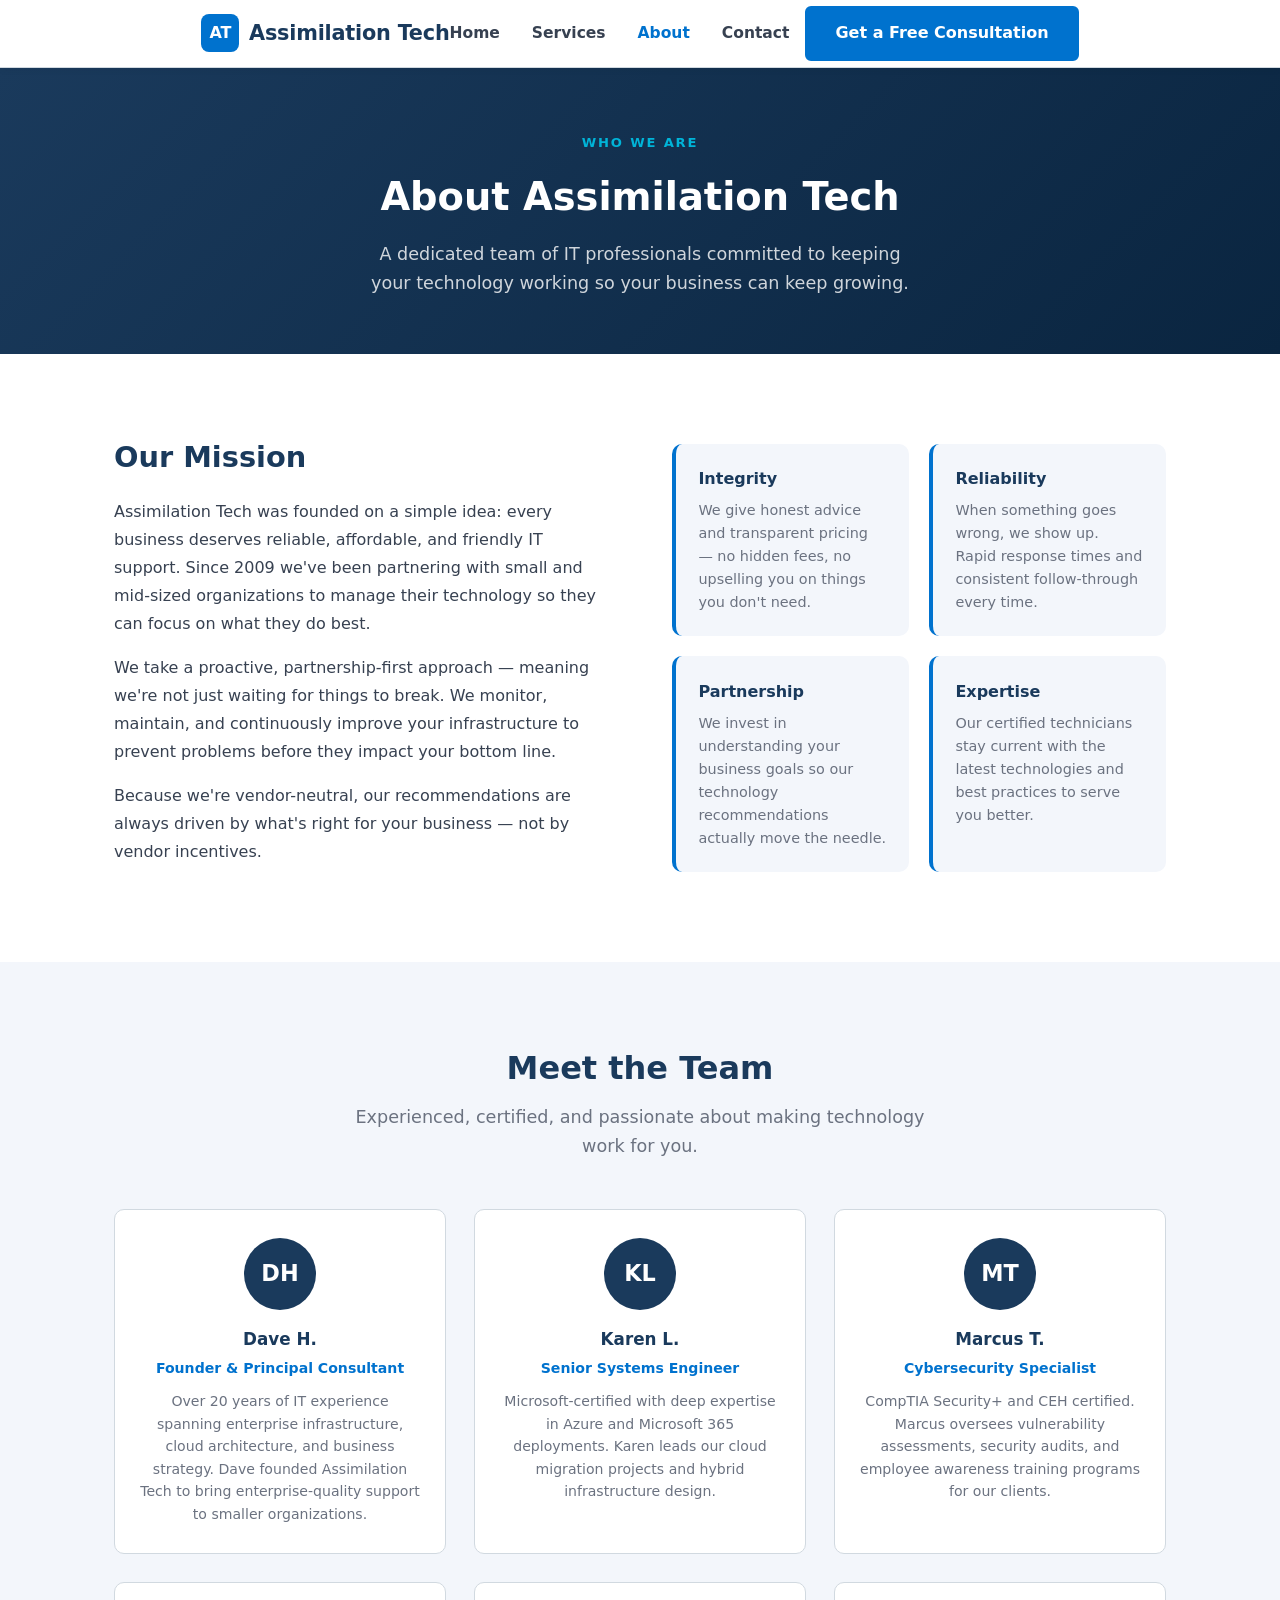
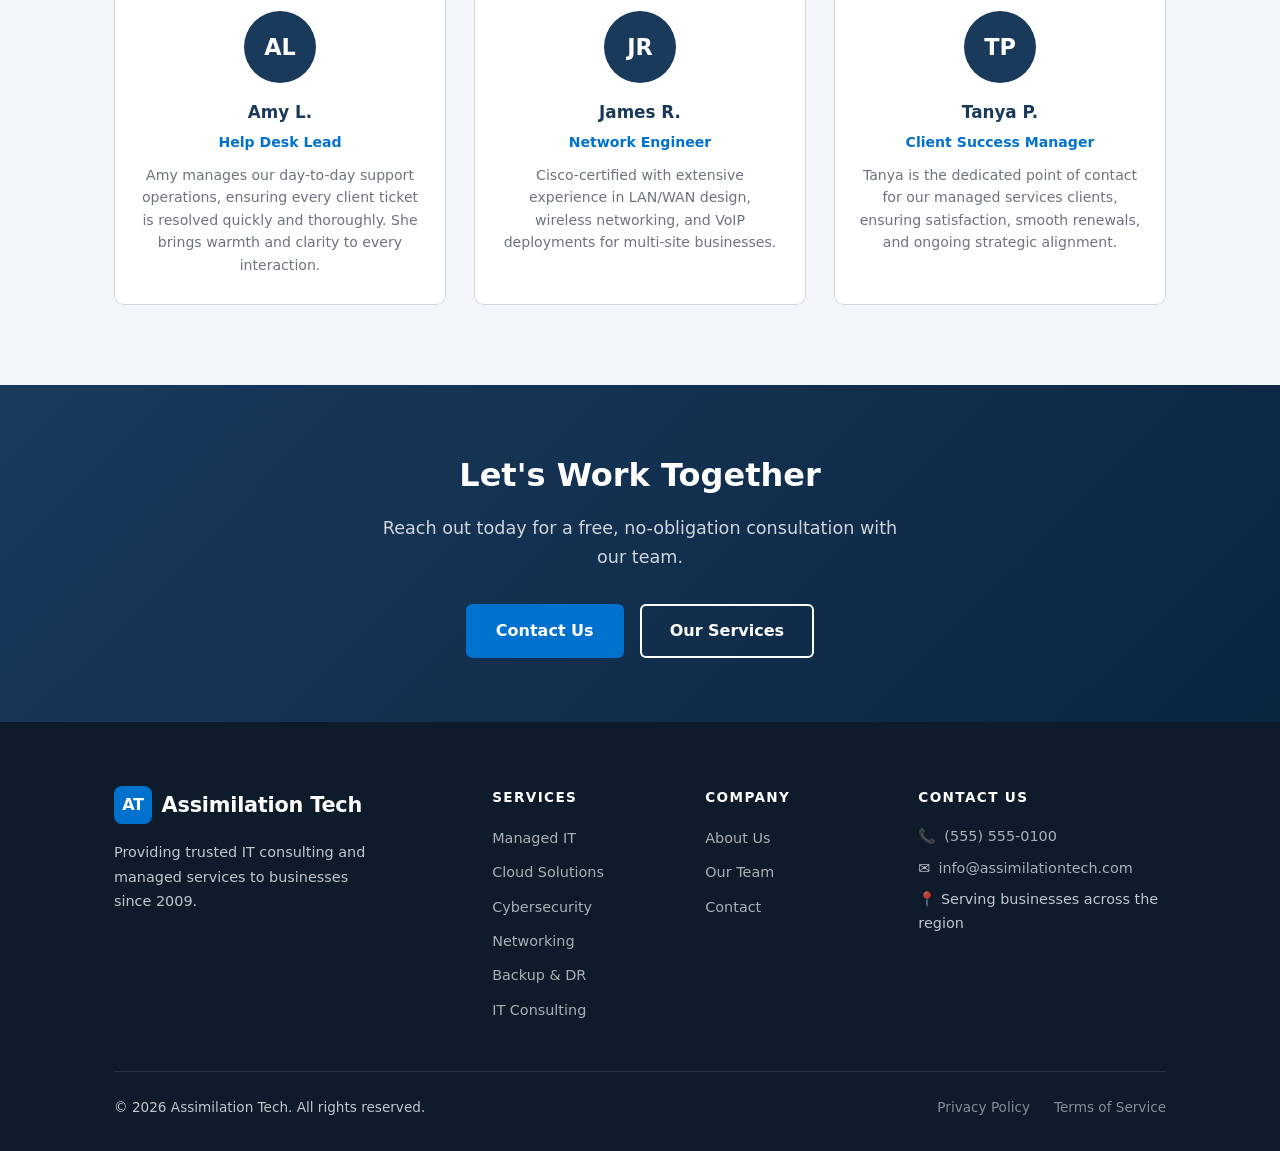
==== about.html @ 8ab8bf64 "Build static website mirroring assimilationtech.com Co-authored-by: assimilateDave <165820095+assimi" ====
<!DOCTYPE html>
<html lang="en">
<head>
  <meta charset="UTF-8" />
  <meta name="viewport" content="width=device-width, initial-scale=1.0" />
  <title>About Us – Assimilation Tech</title>
  <meta name="description" content="Learn about Assimilation Tech — our mission, values, and the experienced team behind our IT consulting and managed services." />
  <link rel="stylesheet" href="assets/css/styles.css" />
  <link rel="icon" href="assets/images/favicon.svg" type="image/svg+xml" />
</head>
<body>

  <!-- ===== HEADER ===== -->
  <header class="site-header">
    <div class="container">
      <nav class="nav" aria-label="Main navigation">
        <a href="index.html" class="nav__logo">
          <span class="nav__logo-icon" aria-hidden="true">AT</span>
          Assimilation Tech
        </a>
        <ul class="nav__links">
          <li><a href="index.html">Home</a></li>
          <li><a href="services.html">Services</a></li>
          <li><a href="about.html">About</a></li>
          <li><a href="contact.html">Contact</a></li>
        </ul>
        <a href="contact.html" class="btn btn--primary nav__cta">Get a Free Consultation</a>
        <button class="nav__toggle" aria-label="Toggle menu" aria-expanded="false">
          <span></span><span></span><span></span>
        </button>
      </nav>
    </div>
  </header>

  <!-- ===== PAGE HERO ===== -->
  <section class="page-hero">
    <div class="container">
      <p class="page-hero__eyebrow">Who We Are</p>
      <h1 class="page-hero__title">About Assimilation Tech</h1>
      <p class="page-hero__desc">
        A dedicated team of IT professionals committed to keeping your technology
        working so your business can keep growing.
      </p>
    </div>
  </section>

  <!-- ===== MISSION ===== -->
  <section class="section">
    <div class="container">
      <div class="mission-grid">
        <div class="mission__text">
          <h2>Our Mission</h2>
          <p>
            Assimilation Tech was founded on a simple idea: every business deserves
            reliable, affordable, and friendly IT support. Since 2009 we've been
            partnering with small and mid-sized organizations to manage their
            technology so they can focus on what they do best.
          </p>
          <p>
            We take a proactive, partnership-first approach — meaning we're not just
            waiting for things to break. We monitor, maintain, and continuously
            improve your infrastructure to prevent problems before they impact
            your bottom line.
          </p>
          <p>
            Because we're vendor-neutral, our recommendations are always driven by
            what's right for your business — not by vendor incentives.
          </p>
        </div>
        <div class="values-grid">
          <div class="value-card">
            <h4>Integrity</h4>
            <p>We give honest advice and transparent pricing — no hidden fees, no upselling you on things you don't need.</p>
          </div>
          <div class="value-card">
            <h4>Reliability</h4>
            <p>When something goes wrong, we show up. Rapid response times and consistent follow-through every time.</p>
          </div>
          <div class="value-card">
            <h4>Partnership</h4>
            <p>We invest in understanding your business goals so our technology recommendations actually move the needle.</p>
          </div>
          <div class="value-card">
            <h4>Expertise</h4>
            <p>Our certified technicians stay current with the latest technologies and best practices to serve you better.</p>
          </div>
        </div>
      </div>
    </div>
  </section>

  <!-- ===== TEAM ===== -->
  <section class="section section--light" id="team">
    <div class="container">
      <div class="section__header">
        <h2>Meet the Team</h2>
        <p>Experienced, certified, and passionate about making technology work for you.</p>
      </div>
      <div class="team-grid">
        <div class="team-card">
          <div class="team-card__avatar" aria-hidden="true">DH</div>
          <div class="team-card__name">Dave H.</div>
          <div class="team-card__role">Founder &amp; Principal Consultant</div>
          <p class="team-card__bio">
            Over 20 years of IT experience spanning enterprise infrastructure,
            cloud architecture, and business strategy. Dave founded Assimilation Tech
            to bring enterprise-quality support to smaller organizations.
          </p>
        </div>
        <div class="team-card">
          <div class="team-card__avatar" aria-hidden="true">KL</div>
          <div class="team-card__name">Karen L.</div>
          <div class="team-card__role">Senior Systems Engineer</div>
          <p class="team-card__bio">
            Microsoft-certified with deep expertise in Azure and Microsoft 365
            deployments. Karen leads our cloud migration projects and hybrid
            infrastructure design.
          </p>
        </div>
        <div class="team-card">
          <div class="team-card__avatar" aria-hidden="true">MT</div>
          <div class="team-card__name">Marcus T.</div>
          <div class="team-card__role">Cybersecurity Specialist</div>
          <p class="team-card__bio">
            CompTIA Security+ and CEH certified. Marcus oversees vulnerability
            assessments, security audits, and employee awareness training programs
            for our clients.
          </p>
        </div>
        <div class="team-card">
          <div class="team-card__avatar" aria-hidden="true">AL</div>
          <div class="team-card__name">Amy L.</div>
          <div class="team-card__role">Help Desk Lead</div>
          <p class="team-card__bio">
            Amy manages our day-to-day support operations, ensuring every client
            ticket is resolved quickly and thoroughly. She brings warmth and
            clarity to every interaction.
          </p>
        </div>
        <div class="team-card">
          <div class="team-card__avatar" aria-hidden="true">JR</div>
          <div class="team-card__name">James R.</div>
          <div class="team-card__role">Network Engineer</div>
          <p class="team-card__bio">
            Cisco-certified with extensive experience in LAN/WAN design,
            wireless networking, and VoIP deployments for multi-site businesses.
          </p>
        </div>
        <div class="team-card">
          <div class="team-card__avatar" aria-hidden="true">TP</div>
          <div class="team-card__name">Tanya P.</div>
          <div class="team-card__role">Client Success Manager</div>
          <p class="team-card__bio">
            Tanya is the dedicated point of contact for our managed services
            clients, ensuring satisfaction, smooth renewals, and ongoing
            strategic alignment.
          </p>
        </div>
      </div>
    </div>
  </section>

  <!-- ===== CTA BANNER ===== -->
  <section class="cta-banner">
    <div class="container">
      <h2>Let's Work Together</h2>
      <p>Reach out today for a free, no-obligation consultation with our team.</p>
      <div class="cta-banner__actions">
        <a href="contact.html" class="btn btn--primary">Contact Us</a>
        <a href="services.html" class="btn btn--outline">Our Services</a>
      </div>
    </div>
  </section>

  <!-- ===== FOOTER ===== -->
  <footer class="site-footer">
    <div class="container">
      <div class="footer__grid">
        <div class="footer__brand">
          <a href="index.html" class="nav__logo">
            <span class="nav__logo-icon" aria-hidden="true">AT</span>
            Assimilation Tech
          </a>
          <p>Providing trusted IT consulting and managed services to businesses since 2009.</p>
        </div>
        <div class="footer__col">
          <h4>Services</h4>
          <ul>
            <li><a href="services.html#managed-it">Managed IT</a></li>
            <li><a href="services.html#cloud">Cloud Solutions</a></li>
            <li><a href="services.html#security">Cybersecurity</a></li>
            <li><a href="services.html#network">Networking</a></li>
            <li><a href="services.html#backup">Backup &amp; DR</a></li>
            <li><a href="services.html#consulting">IT Consulting</a></li>
          </ul>
        </div>
        <div class="footer__col">
          <h4>Company</h4>
          <ul>
            <li><a href="about.html">About Us</a></li>
            <li><a href="about.html#team">Our Team</a></li>
            <li><a href="contact.html">Contact</a></li>
          </ul>
        </div>
        <div class="footer__col footer__contact">
          <h4>Contact Us</h4>
          <p>📞 <a href="tel:+15555550100">(555) 555-0100</a></p>
          <p>✉️ <a href="mailto:info@assimilationtech.com">info@assimilationtech.com</a></p>
          <p>📍 Serving businesses across the region</p>
        </div>
      </div>
      <div class="footer__bottom">
        <span>© <span id="year"></span> Assimilation Tech. All rights reserved.</span>
        <ul class="footer__bottom-links">
          <li><a href="#">Privacy Policy</a></li>
          <li><a href="#">Terms of Service</a></li>
        </ul>
      </div>
    </div>
  </footer>

  <script>document.getElementById('year').textContent = new Date().getFullYear();</script>
  <script src="assets/js/main.js"></script>
</body>
</html>
---- assets/css/styles.css ----
/* ===========================
   Assimilation Tech - Styles
   =========================== */

/* --- Reset & Base --- */
*, *::before, *::after {
  box-sizing: border-box;
  margin: 0;
  padding: 0;
}

:root {
  --color-primary:    #1a3a5c;
  --color-accent:     #0072ce;
  --color-accent-alt: #00b4d8;
  --color-dark:       #111827;
  --color-mid:        #374151;
  --color-muted:      #6b7280;
  --color-light:      #f3f6fb;
  --color-white:      #ffffff;
  --color-border:     #d1d9e0;

  --font-sans: 'Segoe UI', system-ui, -apple-system, sans-serif;
  --font-mono: 'Courier New', monospace;

  --max-width: 1100px;
  --header-height: 68px;
  --radius: 6px;
  --shadow: 0 2px 12px rgba(0,0,0,.10);
  --transition: 0.22s ease;
}

html { scroll-behavior: smooth; }

body {
  font-family: var(--font-sans);
  color: var(--color-dark);
  background: var(--color-white);
  line-height: 1.65;
  font-size: 1rem;
}

a { color: var(--color-accent); text-decoration: none; }
a:hover { text-decoration: underline; }

img { max-width: 100%; height: auto; display: block; }

/* --- Layout helpers --- */
.container {
  max-width: var(--max-width);
  margin: 0 auto;
  padding: 0 1.5rem;
}

.section {
  padding: 5rem 0;
}

.section--light { background: var(--color-light); }

.section__header {
  text-align: center;
  margin-bottom: 3rem;
}

.section__header h2 {
  font-size: 2rem;
  font-weight: 700;
  color: var(--color-primary);
  margin-bottom: .5rem;
}

.section__header p {
  font-size: 1.1rem;
  color: var(--color-muted);
  max-width: 600px;
  margin: 0 auto;
}

/* --- Buttons --- */
.btn {
  display: inline-block;
  padding: .75rem 1.75rem;
  border-radius: var(--radius);
  font-size: 1rem;
  font-weight: 600;
  cursor: pointer;
  border: 2px solid transparent;
  transition: background var(--transition), color var(--transition), border-color var(--transition);
}

.btn--primary {
  background: var(--color-accent);
  color: var(--color-white);
  border-color: var(--color-accent);
}

.btn--primary:hover {
  background: #005faa;
  border-color: #005faa;
  text-decoration: none;
  color: var(--color-white);
}

.btn--outline {
  background: transparent;
  color: var(--color-white);
  border-color: var(--color-white);
}

.btn--outline:hover {
  background: var(--color-white);
  color: var(--color-accent);
  text-decoration: none;
}

.btn--dark-outline {
  background: transparent;
  color: var(--color-primary);
  border-color: var(--color-primary);
}

.btn--dark-outline:hover {
  background: var(--color-primary);
  color: var(--color-white);
  text-decoration: none;
}

/* ===========================
   HEADER / NAV
   =========================== */
.site-header {
  position: sticky;
  top: 0;
  z-index: 100;
  background: var(--color-white);
  border-bottom: 1px solid var(--color-border);
  box-shadow: 0 1px 8px rgba(0,0,0,.06);
  height: var(--header-height);
  display: flex;
  align-items: center;
}

.nav {
  display: flex;
  align-items: center;
  justify-content: space-between;
  width: 100%;
}

.nav__logo {
  display: flex;
  align-items: center;
  gap: .6rem;
  font-size: 1.3rem;
  font-weight: 800;
  color: var(--color-primary);
  letter-spacing: -.01em;
}

.nav__logo:hover { text-decoration: none; }

.nav__logo-icon {
  width: 38px;
  height: 38px;
  background: var(--color-accent);
  border-radius: 8px;
  display: flex;
  align-items: center;
  justify-content: center;
  color: #fff;
  font-size: 1rem;
  font-weight: 900;
  flex-shrink: 0;
}

.nav__links {
  display: flex;
  align-items: center;
  gap: 2rem;
  list-style: none;
}

.nav__links a {
  font-size: .97rem;
  font-weight: 600;
  color: var(--color-mid);
  transition: color var(--transition);
}

.nav__links a:hover,
.nav__links a.active {
  color: var(--color-accent);
  text-decoration: none;
}

.nav__cta {
  margin-left: 1rem;
}

/* Hamburger */
.nav__toggle {
  display: none;
  flex-direction: column;
  gap: 5px;
  background: none;
  border: none;
  cursor: pointer;
  padding: 4px;
}

.nav__toggle span {
  display: block;
  width: 24px;
  height: 2px;
  background: var(--color-primary);
  border-radius: 2px;
  transition: transform var(--transition), opacity var(--transition);
}

.nav__toggle[aria-expanded="true"] span:nth-child(1) {
  transform: translateY(7px) rotate(45deg);
}
.nav__toggle[aria-expanded="true"] span:nth-child(2) {
  opacity: 0;
}
.nav__toggle[aria-expanded="true"] span:nth-child(3) {
  transform: translateY(-7px) rotate(-45deg);
}

/* ===========================
   HERO
   =========================== */
.hero {
  background: linear-gradient(135deg, var(--color-primary) 0%, #0a2540 100%);
  color: var(--color-white);
  padding: 6rem 0 5rem;
  position: relative;
  overflow: hidden;
}

.hero::after {
  content: '';
  position: absolute;
  right: -120px;
  top: -80px;
  width: 520px;
  height: 520px;
  background: radial-gradient(circle, rgba(0,114,206,.35) 0%, transparent 70%);
  pointer-events: none;
}

.hero .container {
  position: relative;
  z-index: 1;
  display: grid;
  grid-template-columns: 1fr 1fr;
  gap: 3rem;
  align-items: center;
}

.hero__eyebrow {
  font-size: .85rem;
  font-weight: 700;
  letter-spacing: .12em;
  text-transform: uppercase;
  color: var(--color-accent-alt);
  margin-bottom: .9rem;
}

.hero__title {
  font-size: 2.8rem;
  font-weight: 800;
  line-height: 1.15;
  margin-bottom: 1.2rem;
}

.hero__title span { color: var(--color-accent-alt); }

.hero__desc {
  font-size: 1.15rem;
  color: rgba(255,255,255,.82);
  margin-bottom: 2rem;
  max-width: 480px;
}

.hero__actions {
  display: flex;
  gap: 1rem;
  flex-wrap: wrap;
}

.hero__graphic {
  display: flex;
  justify-content: center;
  align-items: center;
}

.hero__card-stack {
  display: grid;
  gap: 1rem;
  width: 100%;
  max-width: 340px;
}

.hero__card {
  background: rgba(255,255,255,.08);
  border: 1px solid rgba(255,255,255,.15);
  border-radius: 10px;
  padding: 1.1rem 1.3rem;
  display: flex;
  align-items: center;
  gap: .9rem;
  backdrop-filter: blur(4px);
}

.hero__card-icon {
  font-size: 1.5rem;
  flex-shrink: 0;
}

.hero__card-text strong {
  display: block;
  font-size: .95rem;
  font-weight: 700;
}

.hero__card-text span {
  font-size: .82rem;
  color: rgba(255,255,255,.65);
}

/* ===========================
   STATS BAR
   =========================== */
.stats-bar {
  background: var(--color-accent);
  padding: 2rem 0;
}

.stats-bar__grid {
  display: grid;
  grid-template-columns: repeat(4, 1fr);
  gap: 1rem;
  text-align: center;
}

.stats-bar__item {
  color: var(--color-white);
}

.stats-bar__item strong {
  display: block;
  font-size: 2rem;
  font-weight: 800;
  line-height: 1;
}

.stats-bar__item span {
  font-size: .88rem;
  opacity: .88;
  margin-top: .25rem;
  display: block;
}

/* ===========================
   SERVICES (home preview)
   =========================== */
.services-grid {
  display: grid;
  grid-template-columns: repeat(3, 1fr);
  gap: 1.75rem;
}

.service-card {
  border: 1px solid var(--color-border);
  border-radius: 10px;
  padding: 1.75rem;
  background: var(--color-white);
  transition: box-shadow var(--transition), transform var(--transition);
}

.service-card:hover {
  box-shadow: var(--shadow);
  transform: translateY(-3px);
}

.service-card__icon {
  font-size: 2.2rem;
  margin-bottom: 1rem;
}

.service-card__title {
  font-size: 1.1rem;
  font-weight: 700;
  color: var(--color-primary);
  margin-bottom: .5rem;
}

.service-card__desc {
  font-size: .95rem;
  color: var(--color-muted);
  line-height: 1.6;
}

.service-card__link {
  display: inline-block;
  margin-top: .9rem;
  font-size: .9rem;
  font-weight: 600;
  color: var(--color-accent);
}

/* ===========================
   ABOUT SNIPPET (home)
   =========================== */
.about-snippet {
  display: grid;
  grid-template-columns: 1fr 1fr;
  gap: 4rem;
  align-items: center;
}

.about-snippet__title {
  font-size: 1.9rem;
  font-weight: 700;
  color: var(--color-primary);
  margin-bottom: 1rem;
}

.about-snippet__text {
  color: var(--color-mid);
  margin-bottom: 1rem;
  line-height: 1.7;
}

.about-snippet__list {
  list-style: none;
  margin: 1.2rem 0 1.8rem;
}

.about-snippet__list li {
  padding: .3rem 0;
  padding-left: 1.5rem;
  position: relative;
  color: var(--color-mid);
  font-size: .97rem;
}

.about-snippet__list li::before {
  content: '✓';
  position: absolute;
  left: 0;
  color: var(--color-accent);
  font-weight: 700;
}

.about-snippet__visual {
  background: linear-gradient(135deg, var(--color-primary), #0a2540);
  border-radius: 12px;
  padding: 2.5rem;
  color: var(--color-white);
  display: flex;
  flex-direction: column;
  gap: 1.2rem;
}

.about-visual-item {
  display: flex;
  align-items: flex-start;
  gap: .9rem;
  background: rgba(255,255,255,.07);
  border-radius: 8px;
  padding: 1rem;
}

.about-visual-item__icon {
  font-size: 1.4rem;
  flex-shrink: 0;
}

.about-visual-item__title {
  font-weight: 700;
  font-size: .97rem;
}

.about-visual-item__desc {
  font-size: .85rem;
  opacity: .75;
  margin-top: .15rem;
}

/* ===========================
   TESTIMONIALS
   =========================== */
.testimonials-grid {
  display: grid;
  grid-template-columns: repeat(3, 1fr);
  gap: 1.75rem;
}

.testimonial {
  background: var(--color-white);
  border-radius: 10px;
  padding: 1.75rem;
  box-shadow: var(--shadow);
}

.testimonial__stars {
  color: #f59e0b;
  font-size: .95rem;
  margin-bottom: .75rem;
}

.testimonial__quote {
  font-size: .97rem;
  color: var(--color-mid);
  font-style: italic;
  line-height: 1.7;
  margin-bottom: 1.2rem;
}

.testimonial__author {
  display: flex;
  align-items: center;
  gap: .75rem;
}

.testimonial__avatar {
  width: 44px;
  height: 44px;
  border-radius: 50%;
  background: var(--color-accent);
  display: flex;
  align-items: center;
  justify-content: center;
  color: #fff;
  font-weight: 700;
  font-size: 1rem;
  flex-shrink: 0;
}

.testimonial__name {
  font-weight: 700;
  font-size: .9rem;
  color: var(--color-primary);
}

.testimonial__role {
  font-size: .83rem;
  color: var(--color-muted);
}

/* ===========================
   CTA BANNER
   =========================== */
.cta-banner {
  background: linear-gradient(135deg, var(--color-primary), #0a2540);
  color: var(--color-white);
  text-align: center;
  padding: 4rem 0;
}

.cta-banner h2 {
  font-size: 2rem;
  font-weight: 800;
  margin-bottom: .75rem;
}

.cta-banner p {
  font-size: 1.1rem;
  color: rgba(255,255,255,.80);
  margin-bottom: 2rem;
  max-width: 540px;
  margin-left: auto;
  margin-right: auto;
}

.cta-banner__actions {
  display: flex;
  gap: 1rem;
  justify-content: center;
  flex-wrap: wrap;
}

/* ===========================
   FOOTER
   =========================== */
.site-footer {
  background: #0d1b2a;
  color: rgba(255,255,255,.75);
  padding: 4rem 0 2rem;
}

.footer__grid {
  display: grid;
  grid-template-columns: 2fr 1fr 1fr 1.5fr;
  gap: 3rem;
  margin-bottom: 3rem;
}

.footer__brand .nav__logo {
  color: var(--color-white);
  margin-bottom: 1rem;
}

.footer__brand p {
  font-size: .9rem;
  line-height: 1.7;
  max-width: 260px;
}

.footer__col h4 {
  font-size: .85rem;
  font-weight: 700;
  text-transform: uppercase;
  letter-spacing: .1em;
  color: var(--color-white);
  margin-bottom: 1rem;
}

.footer__col ul {
  list-style: none;
  display: flex;
  flex-direction: column;
  gap: .5rem;
}

.footer__col a {
  font-size: .9rem;
  color: rgba(255,255,255,.65);
  transition: color var(--transition);
}

.footer__col a:hover {
  color: var(--color-accent-alt);
  text-decoration: none;
}

.footer__contact p {
  font-size: .9rem;
  margin-bottom: .5rem;
  display: flex;
  align-items: flex-start;
  gap: .5rem;
}

.footer__bottom {
  border-top: 1px solid rgba(255,255,255,.1);
  padding-top: 1.5rem;
  display: flex;
  justify-content: space-between;
  align-items: center;
  font-size: .85rem;
  gap: 1rem;
  flex-wrap: wrap;
}

.footer__bottom-links {
  display: flex;
  gap: 1.5rem;
  list-style: none;
}

.footer__bottom-links a {
  color: rgba(255,255,255,.5);
}

.footer__bottom-links a:hover { color: var(--color-accent-alt); }

/* ===========================
   PAGE HERO (inner pages)
   =========================== */
.page-hero {
  background: linear-gradient(135deg, var(--color-primary), #0a2540);
  color: var(--color-white);
  padding: 4rem 0 3.5rem;
  text-align: center;
}

.page-hero__eyebrow {
  font-size: .82rem;
  text-transform: uppercase;
  letter-spacing: .14em;
  color: var(--color-accent-alt);
  font-weight: 700;
  margin-bottom: .7rem;
}

.page-hero__title {
  font-size: 2.4rem;
  font-weight: 800;
  margin-bottom: .75rem;
}

.page-hero__desc {
  font-size: 1.1rem;
  color: rgba(255,255,255,.80);
  max-width: 540px;
  margin: 0 auto;
}

/* ===========================
   ABOUT PAGE
   =========================== */
.mission-grid {
  display: grid;
  grid-template-columns: 1fr 1fr;
  gap: 4rem;
  align-items: center;
}

.mission__text h2 {
  font-size: 1.8rem;
  font-weight: 700;
  color: var(--color-primary);
  margin-bottom: 1rem;
}

.mission__text p {
  color: var(--color-mid);
  line-height: 1.75;
  margin-bottom: 1rem;
}

.values-grid {
  display: grid;
  grid-template-columns: repeat(2, 1fr);
  gap: 1.25rem;
}

.value-card {
  background: var(--color-light);
  border-radius: 10px;
  padding: 1.4rem;
  border-left: 4px solid var(--color-accent);
}

.value-card h4 {
  font-weight: 700;
  color: var(--color-primary);
  margin-bottom: .4rem;
  font-size: 1rem;
}

.value-card p {
  font-size: .9rem;
  color: var(--color-muted);
  line-height: 1.6;
}

.team-grid {
  display: grid;
  grid-template-columns: repeat(3, 1fr);
  gap: 1.75rem;
}

.team-card {
  text-align: center;
  border-radius: 10px;
  padding: 1.75rem 1.5rem;
  background: var(--color-white);
  border: 1px solid var(--color-border);
  transition: box-shadow var(--transition);
}

.team-card:hover { box-shadow: var(--shadow); }

.team-card__avatar {
  width: 72px;
  height: 72px;
  border-radius: 50%;
  background: var(--color-primary);
  color: #fff;
  display: flex;
  align-items: center;
  justify-content: center;
  font-size: 1.4rem;
  font-weight: 700;
  margin: 0 auto 1rem;
}

.team-card__name {
  font-weight: 700;
  font-size: 1.05rem;
  color: var(--color-primary);
  margin-bottom: .25rem;
}

.team-card__role {
  font-size: .88rem;
  color: var(--color-accent);
  font-weight: 600;
  margin-bottom: .6rem;
}

.team-card__bio {
  font-size: .88rem;
  color: var(--color-muted);
  line-height: 1.6;
}

/* ===========================
   SERVICES PAGE
   =========================== */
.services-list {
  display: flex;
  flex-direction: column;
  gap: 3.5rem;
}

.service-detail {
  display: grid;
  grid-template-columns: 1fr 1fr;
  gap: 3rem;
  align-items: center;
}

.service-detail:nth-child(even) .service-detail__content {
  order: 2;
}
.service-detail:nth-child(even) .service-detail__visual {
  order: 1;
}

.service-detail__eyebrow {
  font-size: .8rem;
  font-weight: 700;
  text-transform: uppercase;
  letter-spacing: .12em;
  color: var(--color-accent);
  margin-bottom: .6rem;
}

.service-detail__title {
  font-size: 1.7rem;
  font-weight: 700;
  color: var(--color-primary);
  margin-bottom: .9rem;
}

.service-detail__desc {
  color: var(--color-mid);
  line-height: 1.75;
  margin-bottom: 1rem;
}

.service-detail__list {
  list-style: none;
  display: flex;
  flex-direction: column;
  gap: .4rem;
  margin-bottom: 1.5rem;
}

.service-detail__list li {
  padding-left: 1.5rem;
  position: relative;
  font-size: .95rem;
  color: var(--color-mid);
}

.service-detail__list li::before {
  content: '▸';
  position: absolute;
  left: 0;
  color: var(--color-accent);
}

.service-detail__visual {
  background: linear-gradient(135deg, var(--color-light), #dce8f5);
  border-radius: 12px;
  padding: 2rem;
  min-height: 240px;
  display: flex;
  align-items: center;
  justify-content: center;
}

.service-detail__icon-big {
  font-size: 5rem;
  opacity: .65;
}

/* ===========================
   CONTACT PAGE
   =========================== */
.contact-layout {
  display: grid;
  grid-template-columns: 1fr 1.5fr;
  gap: 4rem;
  align-items: flex-start;
}

.contact-info h2 {
  font-size: 1.7rem;
  font-weight: 700;
  color: var(--color-primary);
  margin-bottom: .75rem;
}

.contact-info > p {
  color: var(--color-mid);
  line-height: 1.7;
  margin-bottom: 2rem;
}

.contact-detail {
  display: flex;
  gap: 1rem;
  margin-bottom: 1.4rem;
  align-items: flex-start;
}

.contact-detail__icon {
  width: 44px;
  height: 44px;
  background: var(--color-light);
  border-radius: 8px;
  display: flex;
  align-items: center;
  justify-content: center;
  font-size: 1.2rem;
  flex-shrink: 0;
}

.contact-detail__label {
  font-size: .82rem;
  font-weight: 700;
  text-transform: uppercase;
  letter-spacing: .08em;
  color: var(--color-muted);
  margin-bottom: .15rem;
}

.contact-detail__value {
  font-size: .97rem;
  color: var(--color-dark);
}

/* Contact form */
.contact-form-wrap {
  background: var(--color-white);
  border: 1px solid var(--color-border);
  border-radius: 12px;
  padding: 2.25rem;
  box-shadow: var(--shadow);
}

.contact-form-wrap h3 {
  font-size: 1.3rem;
  font-weight: 700;
  color: var(--color-primary);
  margin-bottom: 1.5rem;
}

.form__row {
  display: grid;
  grid-template-columns: 1fr 1fr;
  gap: 1rem;
}

.form__group {
  margin-bottom: 1.2rem;
}

.form__group label {
  display: block;
  font-size: .88rem;
  font-weight: 600;
  color: var(--color-mid);
  margin-bottom: .4rem;
}

.form__group input,
.form__group select,
.form__group textarea {
  width: 100%;
  padding: .7rem .9rem;
  border: 1px solid var(--color-border);
  border-radius: var(--radius);
  font-family: var(--font-sans);
  font-size: .97rem;
  color: var(--color-dark);
  background: var(--color-white);
  transition: border-color var(--transition), box-shadow var(--transition);
}

.form__group input:focus,
.form__group select:focus,
.form__group textarea:focus {
  outline: none;
  border-color: var(--color-accent);
  box-shadow: 0 0 0 3px rgba(0,114,206,.15);
}

.form__group textarea {
  resize: vertical;
  min-height: 120px;
}

.form__submit {
  width: 100%;
  padding: .85rem;
  font-size: 1rem;
}

/* Form error state */
.form__group--error input,
.form__group--error select,
.form__group--error textarea {
  border-color: #dc2626;
  box-shadow: 0 0 0 3px rgba(220,38,38,.15);
}

.form__group--error label {
  color: #dc2626;
}

/* Form success state */
.form-success {
  display: none;
  text-align: center;
  padding: 2rem;
}

.form-success__icon { font-size: 2.5rem; margin-bottom: .75rem; }
.form-success__title {
  font-size: 1.2rem;
  font-weight: 700;
  color: var(--color-primary);
  margin-bottom: .5rem;
}
.form-success__msg { color: var(--color-muted); }

/* ===========================
   SCROLL REVEAL
   =========================== */
.reveal {
  opacity: 0;
  transform: translateY(20px);
  transition: opacity 0.45s ease, transform 0.45s ease;
}

.reveal.revealed {
  opacity: 1;
  transform: none;
}

/* ===========================
   RESPONSIVE
   =========================== */
@media (max-width: 900px) {
  .hero .container { grid-template-columns: 1fr; }
  .hero__graphic { display: none; }
  .hero__title { font-size: 2.2rem; }

  .stats-bar__grid { grid-template-columns: repeat(2, 1fr); }

  .services-grid { grid-template-columns: repeat(2, 1fr); }
  .testimonials-grid { grid-template-columns: 1fr 1fr; }

  .about-snippet { grid-template-columns: 1fr; gap: 2rem; }
  .about-snippet__visual { order: -1; }

  .mission-grid { grid-template-columns: 1fr; }
  .team-grid { grid-template-columns: repeat(2, 1fr); }

  .service-detail {
    grid-template-columns: 1fr;
  }
  .service-detail:nth-child(even) .service-detail__content { order: 0; }
  .service-detail:nth-child(even) .service-detail__visual { order: 0; }
  .service-detail__visual { min-height: 160px; }

  .contact-layout { grid-template-columns: 1fr; }

  .footer__grid { grid-template-columns: 1fr 1fr; gap: 2rem; }
}

@media (max-width: 640px) {
  :root { --header-height: 60px; }

  .nav__links,
  .nav__cta { display: none; }

  .nav__toggle { display: flex; }

  /* Mobile nav open */
  .nav__mobile-open .nav__links {
    display: flex;
    flex-direction: column;
    position: fixed;
    top: var(--header-height);
    left: 0;
    right: 0;
    background: var(--color-white);
    border-bottom: 1px solid var(--color-border);
    padding: 1.5rem;
    gap: 1.25rem;
    box-shadow: 0 4px 16px rgba(0,0,0,.1);
    z-index: 99;
  }

  .nav__mobile-open .nav__cta {
    display: block;
    padding: 0 1.5rem 1.5rem;
    position: fixed;
    top: calc(var(--header-height) + var(--mobile-nav-height, 240px));
    left: 0;
    right: 0;
    background: var(--color-white);
    border-bottom: 1px solid var(--color-border);
    box-shadow: 0 4px 16px rgba(0,0,0,.1);
    z-index: 99;
  }

  .hero { padding: 3.5rem 0 3rem; }
  .hero__title { font-size: 1.9rem; }
  .hero__actions { flex-direction: column; }

  .section { padding: 3.5rem 0; }

  .services-grid { grid-template-columns: 1fr; }
  .testimonials-grid { grid-template-columns: 1fr; }

  .team-grid { grid-template-columns: 1fr; }
  .values-grid { grid-template-columns: 1fr; }

  .form__row { grid-template-columns: 1fr; }

  .footer__grid { grid-template-columns: 1fr; }

  .footer__bottom { flex-direction: column; text-align: center; }

  .page-hero__title { font-size: 1.9rem; }
}
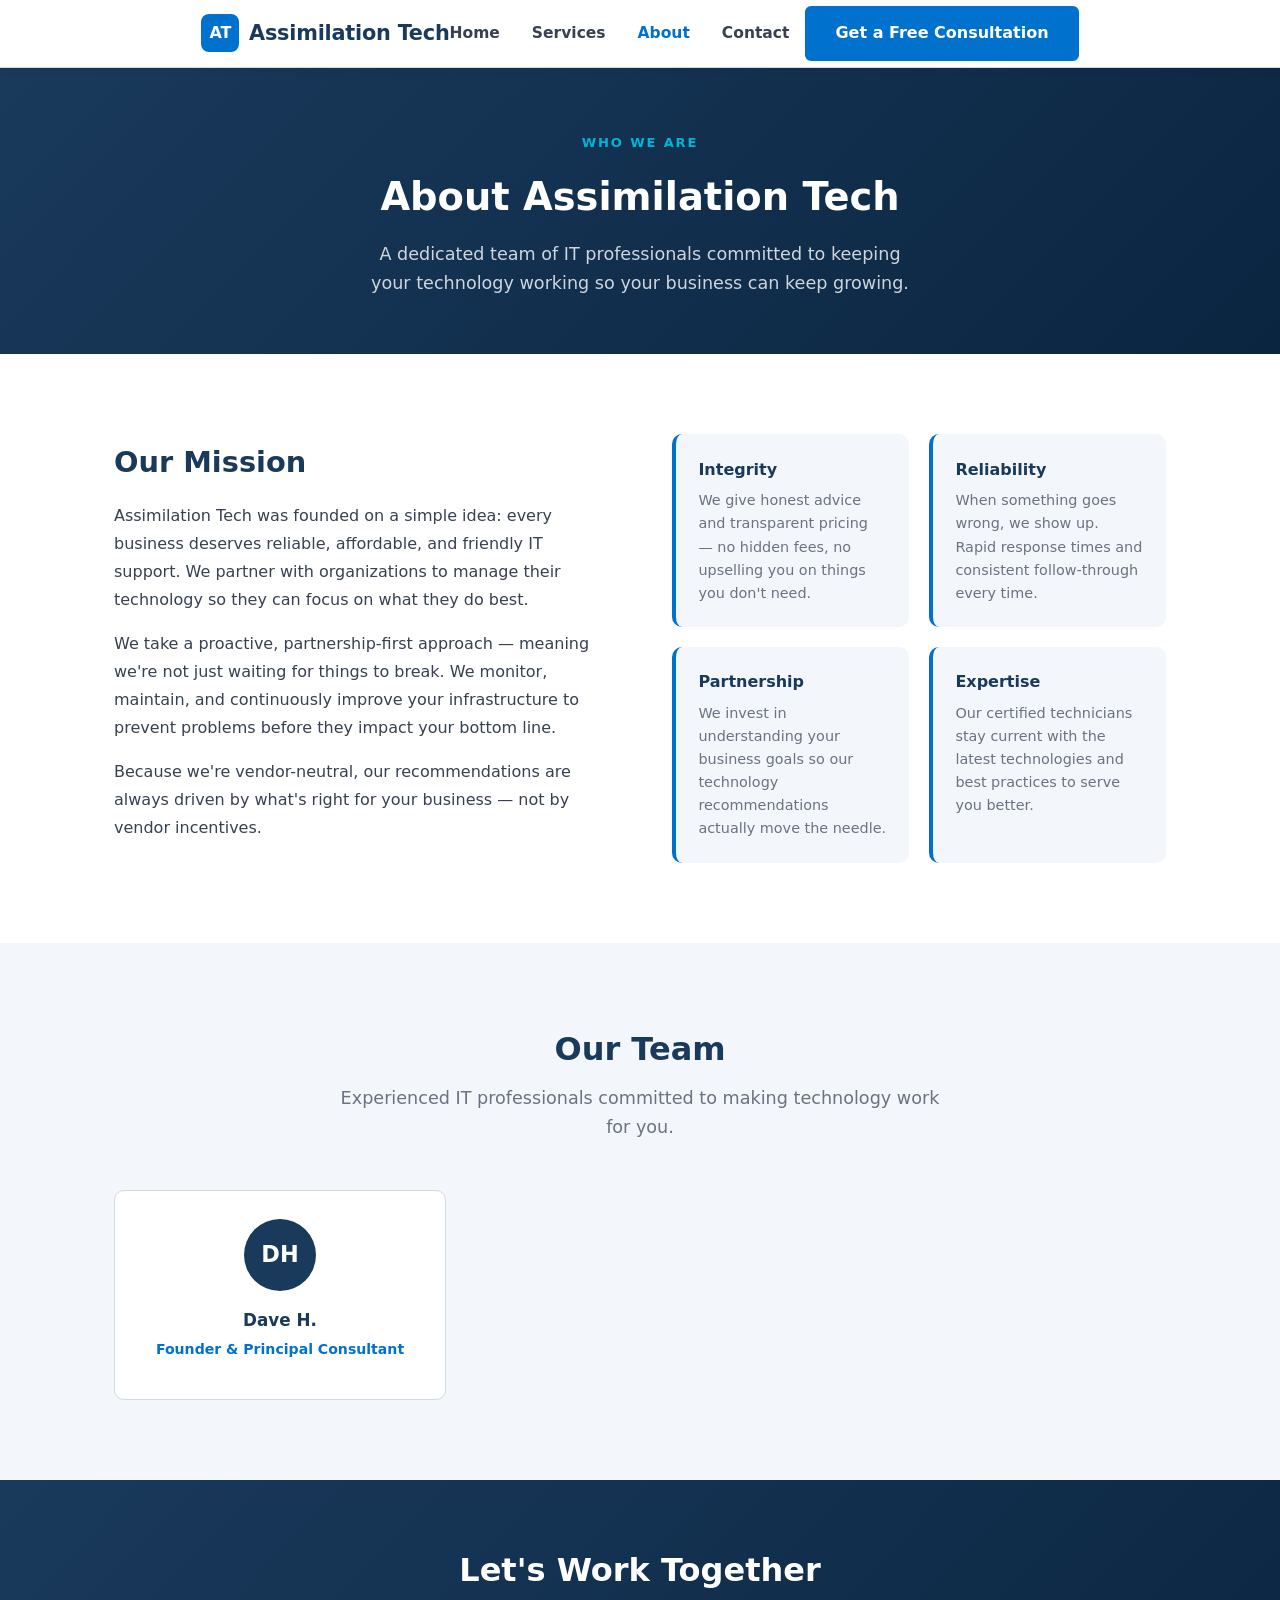
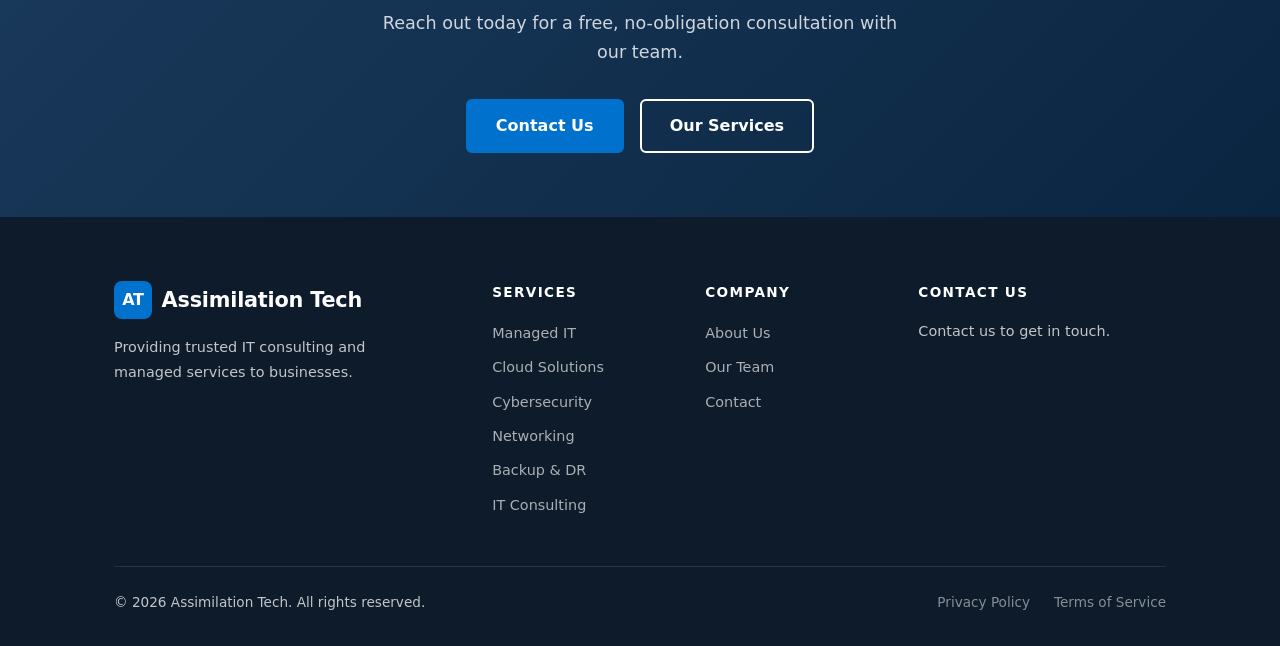
==== commit 190b5383: "Remove fabricated content: fake stats, testimonials, team bios, phone/email, founding year Co-author" ====
--- a/about.html
+++ b/about.html
@@ -52,8 +52,7 @@
           <h2>Our Mission</h2>
           <p>
             Assimilation Tech was founded on a simple idea: every business deserves
-            reliable, affordable, and friendly IT support. Since 2009 we've been
-            partnering with small and mid-sized organizations to manage their
+            reliable, affordable, and friendly IT support. We partner with organizations to manage their
             technology so they can focus on what they do best.
           </p>
           <p>
@@ -93,68 +92,14 @@
   <section class="section section--light" id="team">
     <div class="container">
       <div class="section__header">
-        <h2>Meet the Team</h2>
-        <p>Experienced, certified, and passionate about making technology work for you.</p>
+        <h2>Our Team</h2>
+        <p>Experienced IT professionals committed to making technology work for you.</p>
       </div>
       <div class="team-grid">
         <div class="team-card">
           <div class="team-card__avatar" aria-hidden="true">DH</div>
           <div class="team-card__name">Dave H.</div>
           <div class="team-card__role">Founder &amp; Principal Consultant</div>
-          <p class="team-card__bio">
-            Over 20 years of IT experience spanning enterprise infrastructure,
-            cloud architecture, and business strategy. Dave founded Assimilation Tech
-            to bring enterprise-quality support to smaller organizations.
-          </p>
-        </div>
-        <div class="team-card">
-          <div class="team-card__avatar" aria-hidden="true">KL</div>
-          <div class="team-card__name">Karen L.</div>
-          <div class="team-card__role">Senior Systems Engineer</div>
-          <p class="team-card__bio">
-            Microsoft-certified with deep expertise in Azure and Microsoft 365
-            deployments. Karen leads our cloud migration projects and hybrid
-            infrastructure design.
-          </p>
-        </div>
-        <div class="team-card">
-          <div class="team-card__avatar" aria-hidden="true">MT</div>
-          <div class="team-card__name">Marcus T.</div>
-          <div class="team-card__role">Cybersecurity Specialist</div>
-          <p class="team-card__bio">
-            CompTIA Security+ and CEH certified. Marcus oversees vulnerability
-            assessments, security audits, and employee awareness training programs
-            for our clients.
-          </p>
-        </div>
-        <div class="team-card">
-          <div class="team-card__avatar" aria-hidden="true">AL</div>
-          <div class="team-card__name">Amy L.</div>
-          <div class="team-card__role">Help Desk Lead</div>
-          <p class="team-card__bio">
-            Amy manages our day-to-day support operations, ensuring every client
-            ticket is resolved quickly and thoroughly. She brings warmth and
-            clarity to every interaction.
-          </p>
-        </div>
-        <div class="team-card">
-          <div class="team-card__avatar" aria-hidden="true">JR</div>
-          <div class="team-card__name">James R.</div>
-          <div class="team-card__role">Network Engineer</div>
-          <p class="team-card__bio">
-            Cisco-certified with extensive experience in LAN/WAN design,
-            wireless networking, and VoIP deployments for multi-site businesses.
-          </p>
-        </div>
-        <div class="team-card">
-          <div class="team-card__avatar" aria-hidden="true">TP</div>
-          <div class="team-card__name">Tanya P.</div>
-          <div class="team-card__role">Client Success Manager</div>
-          <p class="team-card__bio">
-            Tanya is the dedicated point of contact for our managed services
-            clients, ensuring satisfaction, smooth renewals, and ongoing
-            strategic alignment.
-          </p>
         </div>
       </div>
     </div>
@@ -181,7 +126,7 @@
             <span class="nav__logo-icon" aria-hidden="true">AT</span>
             Assimilation Tech
           </a>
-          <p>Providing trusted IT consulting and managed services to businesses since 2009.</p>
+          <p>Providing trusted IT consulting and managed services to businesses.</p>
         </div>
         <div class="footer__col">
           <h4>Services</h4>
@@ -204,9 +149,7 @@
         </div>
         <div class="footer__col footer__contact">
           <h4>Contact Us</h4>
-          <p>📞 <a href="tel:+15555550100">(555) 555-0100</a></p>
-          <p>✉️ <a href="mailto:info@assimilationtech.com">info@assimilationtech.com</a></p>
-          <p>📍 Serving businesses across the region</p>
+          <p>Contact us to get in touch.</p>
         </div>
       </div>
       <div class="footer__bottom">
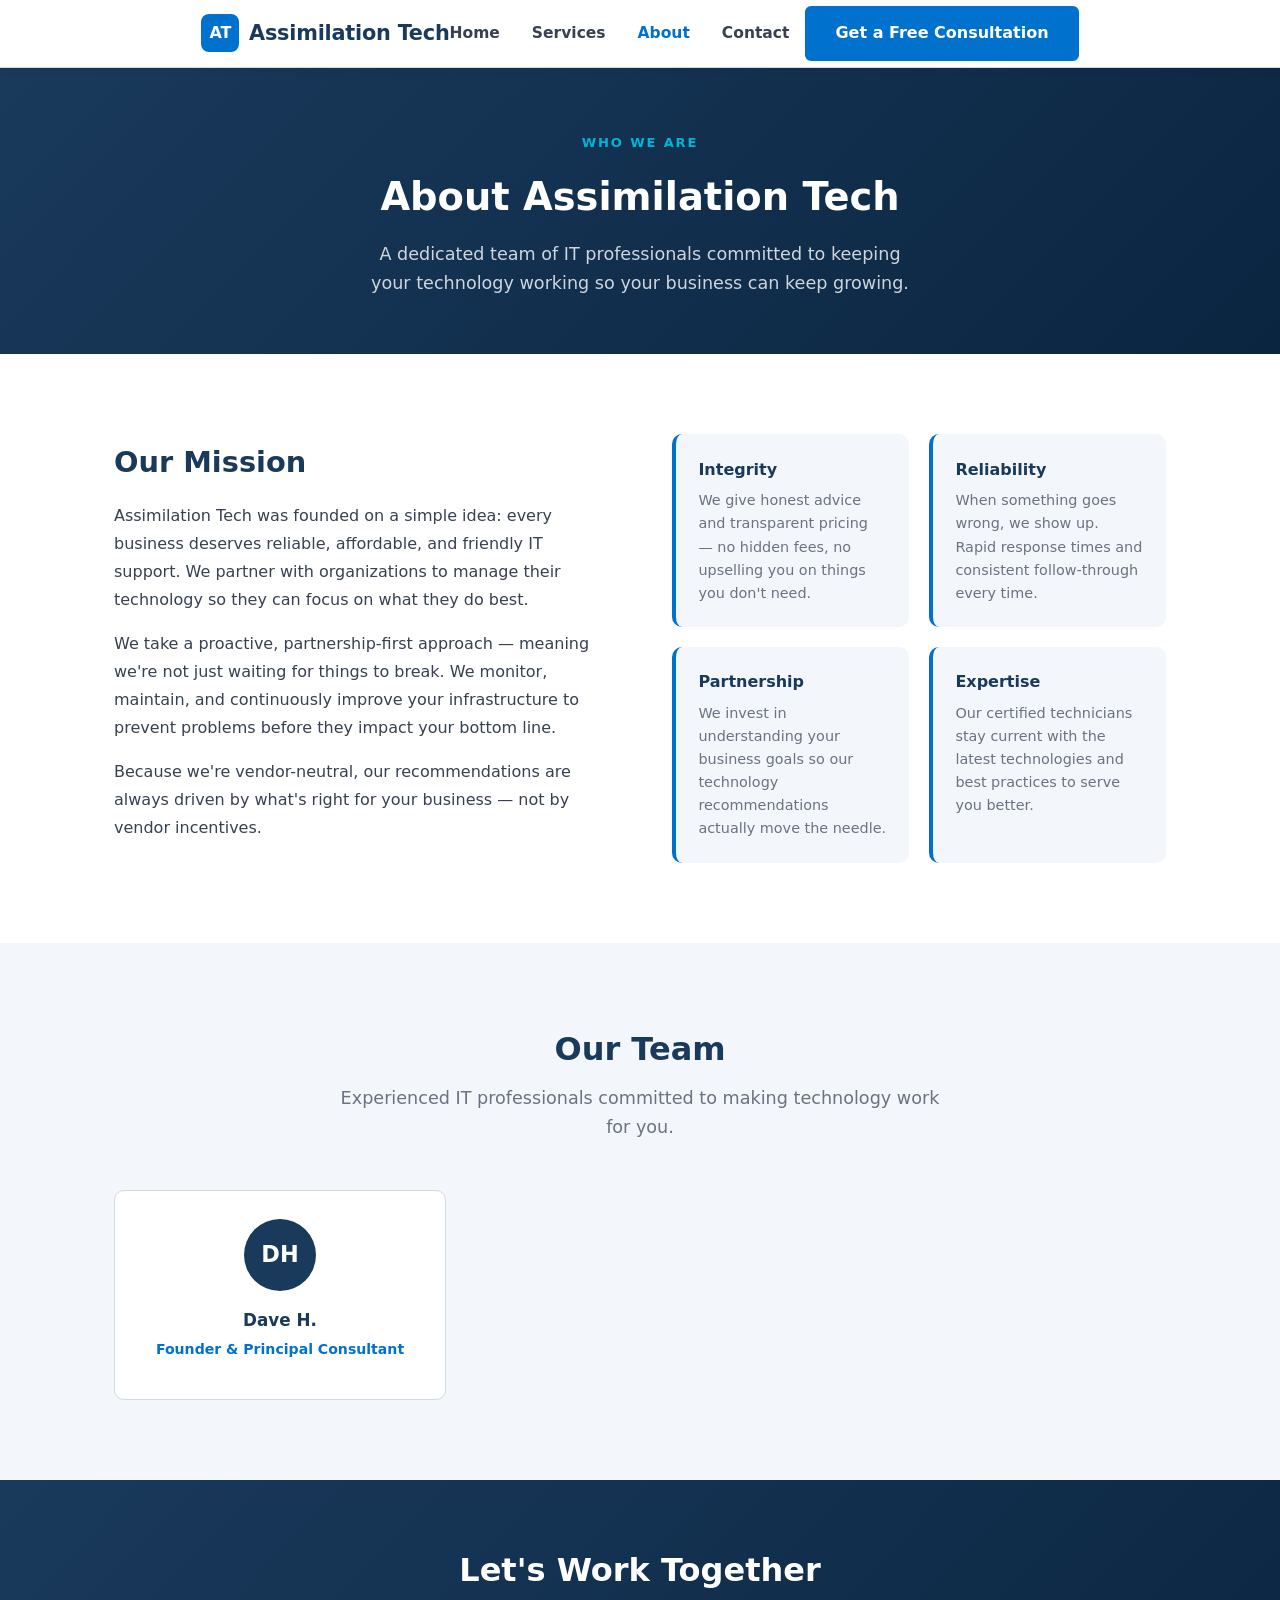
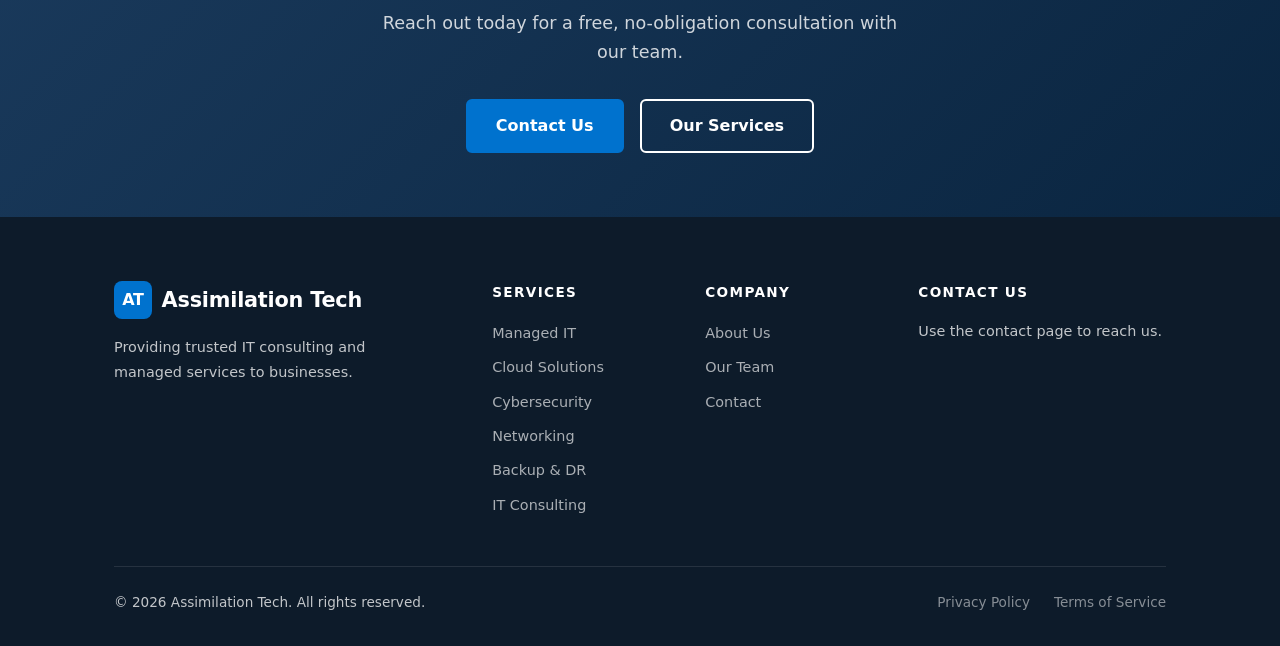
==== commit f6d0837b: "Polish contact details wording per review feedback Co-authored-by: assimilateDave <165820095+assimil" ====
--- a/about.html
+++ b/about.html
@@ -149,7 +149,7 @@
         </div>
         <div class="footer__col footer__contact">
           <h4>Contact Us</h4>
-          <p>Contact us to get in touch.</p>
+          <p>Use the contact page to reach us.</p>
         </div>
       </div>
       <div class="footer__bottom">
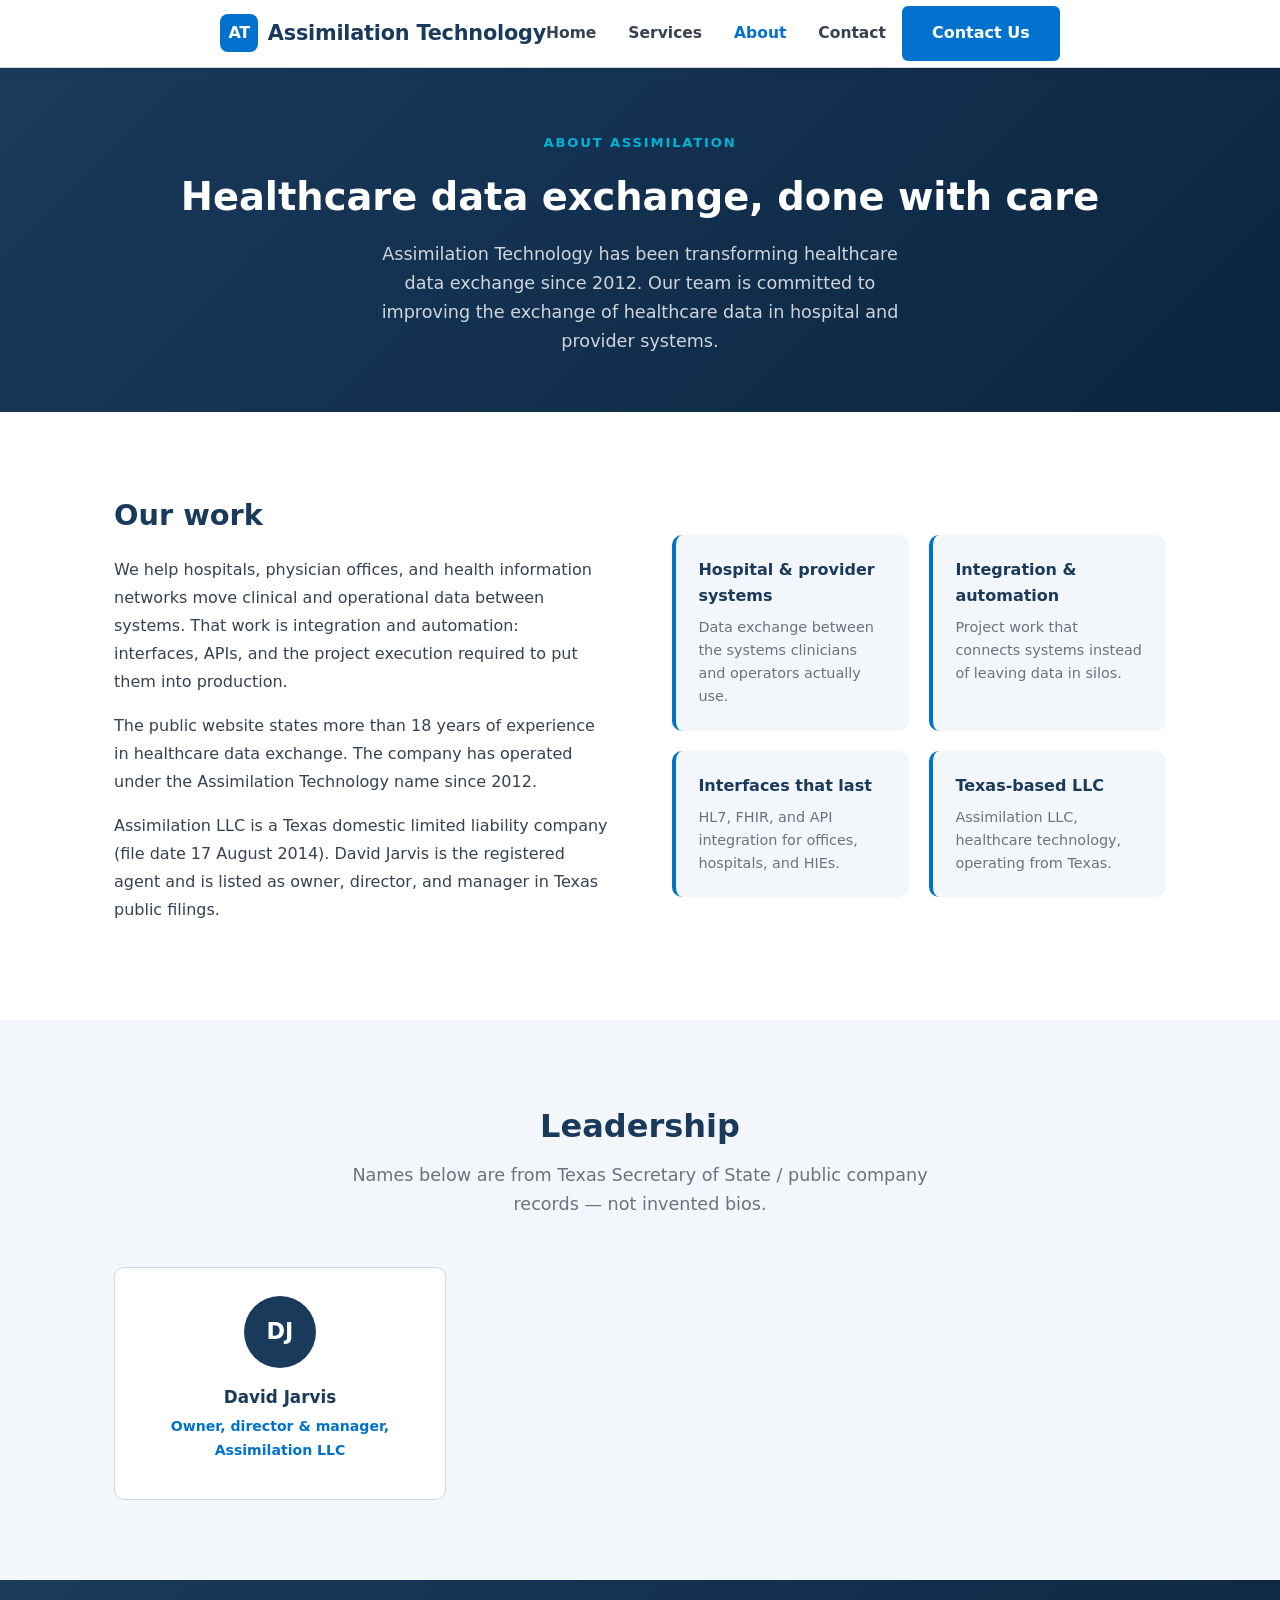
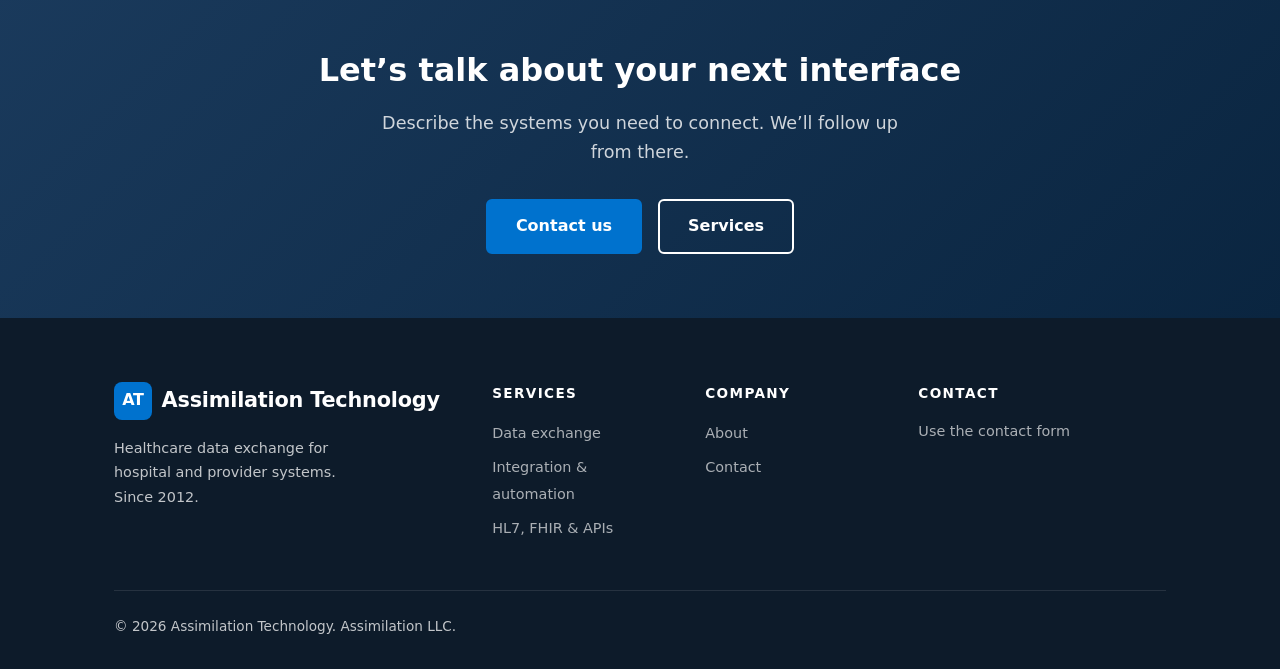
==== commit 7356dd76: "Replace invented MSP copy with Assimilation Technology’s healthcare integration content. Co-authored" ====
--- a/about.html
+++ b/about.html
@@ -3,20 +3,19 @@
 <head>
   <meta charset="UTF-8" />
   <meta name="viewport" content="width=device-width, initial-scale=1.0" />
-  <title>About Us – Assimilation Tech</title>
-  <meta name="description" content="Learn about Assimilation Tech — our mission, values, and the experienced team behind our IT consulting and managed services." />
+  <title>About Assimilation Technology</title>
+  <meta name="description" content="Assimilation Technology has been transforming healthcare data exchange since 2012. Assimilation LLC is a Texas limited liability company." />
   <link rel="stylesheet" href="assets/css/styles.css" />
   <link rel="icon" href="assets/images/favicon.svg" type="image/svg+xml" />
 </head>
 <body>
 
-  <!-- ===== HEADER ===== -->
   <header class="site-header">
     <div class="container">
       <nav class="nav" aria-label="Main navigation">
         <a href="index.html" class="nav__logo">
           <span class="nav__logo-icon" aria-hidden="true">AT</span>
-          Assimilation Tech
+          Assimilation Technology
         </a>
         <ul class="nav__links">
           <li><a href="index.html">Home</a></li>
@@ -24,7 +23,7 @@
           <li><a href="about.html">About</a></li>
           <li><a href="contact.html">Contact</a></li>
         </ul>
-        <a href="contact.html" class="btn btn--primary nav__cta">Get a Free Consultation</a>
+        <a href="contact.html" class="btn btn--primary nav__cta">Contact Us</a>
         <button class="nav__toggle" aria-label="Toggle menu" aria-expanded="false">
           <span></span><span></span><span></span>
         </button>
@@ -32,132 +31,121 @@
     </div>
   </header>
 
-  <!-- ===== PAGE HERO ===== -->
   <section class="page-hero">
     <div class="container">
-      <p class="page-hero__eyebrow">Who We Are</p>
-      <h1 class="page-hero__title">About Assimilation Tech</h1>
+      <p class="page-hero__eyebrow">About Assimilation</p>
+      <h1 class="page-hero__title">Healthcare data exchange, done with care</h1>
       <p class="page-hero__desc">
-        A dedicated team of IT professionals committed to keeping your technology
-        working so your business can keep growing.
+        Assimilation Technology has been transforming healthcare data exchange since 2012.
+        Our team is committed to improving the exchange of healthcare data in hospital
+        and provider systems.
       </p>
     </div>
   </section>
 
-  <!-- ===== MISSION ===== -->
   <section class="section">
     <div class="container">
       <div class="mission-grid">
         <div class="mission__text">
-          <h2>Our Mission</h2>
+          <h2>Our work</h2>
           <p>
-            Assimilation Tech was founded on a simple idea: every business deserves
-            reliable, affordable, and friendly IT support. We partner with organizations to manage their
-            technology so they can focus on what they do best.
+            We help hospitals, physician offices, and health information networks
+            move clinical and operational data between systems. That work is
+            integration and automation: interfaces, APIs, and the project execution
+            required to put them into production.
           </p>
           <p>
-            We take a proactive, partnership-first approach — meaning we're not just
-            waiting for things to break. We monitor, maintain, and continuously
-            improve your infrastructure to prevent problems before they impact
-            your bottom line.
+            The public website states more than 18 years of experience in healthcare
+            data exchange. The company has operated under the Assimilation Technology
+            name since 2012.
           </p>
           <p>
-            Because we're vendor-neutral, our recommendations are always driven by
-            what's right for your business — not by vendor incentives.
+            Assimilation LLC is a Texas domestic limited liability company
+            (file date 17 August 2014). David Jarvis is the registered agent and
+            is listed as owner, director, and manager in Texas public filings.
           </p>
         </div>
         <div class="values-grid">
           <div class="value-card">
-            <h4>Integrity</h4>
-            <p>We give honest advice and transparent pricing — no hidden fees, no upselling you on things you don't need.</p>
+            <h4>Hospital &amp; provider systems</h4>
+            <p>Data exchange between the systems clinicians and operators actually use.</p>
           </div>
           <div class="value-card">
-            <h4>Reliability</h4>
-            <p>When something goes wrong, we show up. Rapid response times and consistent follow-through every time.</p>
+            <h4>Integration &amp; automation</h4>
+            <p>Project work that connects systems instead of leaving data in silos.</p>
           </div>
           <div class="value-card">
-            <h4>Partnership</h4>
-            <p>We invest in understanding your business goals so our technology recommendations actually move the needle.</p>
+            <h4>Interfaces that last</h4>
+            <p>HL7, FHIR, and API integration for offices, hospitals, and HIEs.</p>
           </div>
           <div class="value-card">
-            <h4>Expertise</h4>
-            <p>Our certified technicians stay current with the latest technologies and best practices to serve you better.</p>
+            <h4>Texas-based LLC</h4>
+            <p>Assimilation LLC, healthcare technology, operating from Texas.</p>
           </div>
         </div>
       </div>
     </div>
   </section>
 
-  <!-- ===== TEAM ===== -->
   <section class="section section--light" id="team">
     <div class="container">
       <div class="section__header">
-        <h2>Our Team</h2>
-        <p>Experienced IT professionals committed to making technology work for you.</p>
+        <h2>Leadership</h2>
+        <p>Names below are from Texas Secretary of State / public company records — not invented bios.</p>
       </div>
       <div class="team-grid">
         <div class="team-card">
-          <div class="team-card__avatar" aria-hidden="true">DH</div>
-          <div class="team-card__name">Dave H.</div>
-          <div class="team-card__role">Founder &amp; Principal Consultant</div>
+          <div class="team-card__avatar" aria-hidden="true">DJ</div>
+          <div class="team-card__name">David Jarvis</div>
+          <div class="team-card__role">Owner, director &amp; manager, Assimilation LLC</div>
         </div>
       </div>
     </div>
   </section>
 
-  <!-- ===== CTA BANNER ===== -->
   <section class="cta-banner">
     <div class="container">
-      <h2>Let's Work Together</h2>
-      <p>Reach out today for a free, no-obligation consultation with our team.</p>
+      <h2>Let’s talk about your next interface</h2>
+      <p>Describe the systems you need to connect. We’ll follow up from there.</p>
       <div class="cta-banner__actions">
-        <a href="contact.html" class="btn btn--primary">Contact Us</a>
-        <a href="services.html" class="btn btn--outline">Our Services</a>
+        <a href="contact.html" class="btn btn--primary">Contact us</a>
+        <a href="services.html" class="btn btn--outline">Services</a>
       </div>
     </div>
   </section>
 
-  <!-- ===== FOOTER ===== -->
   <footer class="site-footer">
     <div class="container">
       <div class="footer__grid">
         <div class="footer__brand">
           <a href="index.html" class="nav__logo">
             <span class="nav__logo-icon" aria-hidden="true">AT</span>
-            Assimilation Tech
+            Assimilation Technology
           </a>
-          <p>Providing trusted IT consulting and managed services to businesses.</p>
+          <p>Healthcare data exchange for hospital and provider systems. Since 2012.</p>
         </div>
         <div class="footer__col">
           <h4>Services</h4>
           <ul>
-            <li><a href="services.html#managed-it">Managed IT</a></li>
-            <li><a href="services.html#cloud">Cloud Solutions</a></li>
-            <li><a href="services.html#security">Cybersecurity</a></li>
-            <li><a href="services.html#network">Networking</a></li>
-            <li><a href="services.html#backup">Backup &amp; DR</a></li>
-            <li><a href="services.html#consulting">IT Consulting</a></li>
+            <li><a href="services.html#data-exchange">Data exchange</a></li>
+            <li><a href="services.html#integration">Integration &amp; automation</a></li>
+            <li><a href="services.html#interfaces">HL7, FHIR &amp; APIs</a></li>
           </ul>
         </div>
         <div class="footer__col">
           <h4>Company</h4>
           <ul>
-            <li><a href="about.html">About Us</a></li>
-            <li><a href="about.html#team">Our Team</a></li>
+            <li><a href="about.html">About</a></li>
             <li><a href="contact.html">Contact</a></li>
           </ul>
         </div>
         <div class="footer__col footer__contact">
-          <h4>Contact Us</h4>
-          <p>Use the contact page to reach us.</p>
+          <h4>Contact</h4>
+          <p><a href="contact.html">Use the contact form</a></p>
         </div>
       </div>
       <div class="footer__bottom">
-        <span>© <span id="year"></span> Assimilation Tech. All rights reserved.</span>
-        <ul class="footer__bottom-links">
-          <li><a href="#">Privacy Policy</a></li>
-          <li><a href="#">Terms of Service</a></li>
-        </ul>
+        <span>© <span id="year"></span> Assimilation Technology. Assimilation LLC.</span>
       </div>
     </div>
   </footer>
--- a/assets/css/styles.css
+++ b/assets/css/styles.css
@@ -1,5 +1,5 @@
 /* ===========================
-   Assimilation Tech - Styles
+   Assimilation Technology - Styles
    =========================== */
 
 /* --- Reset & Base --- */
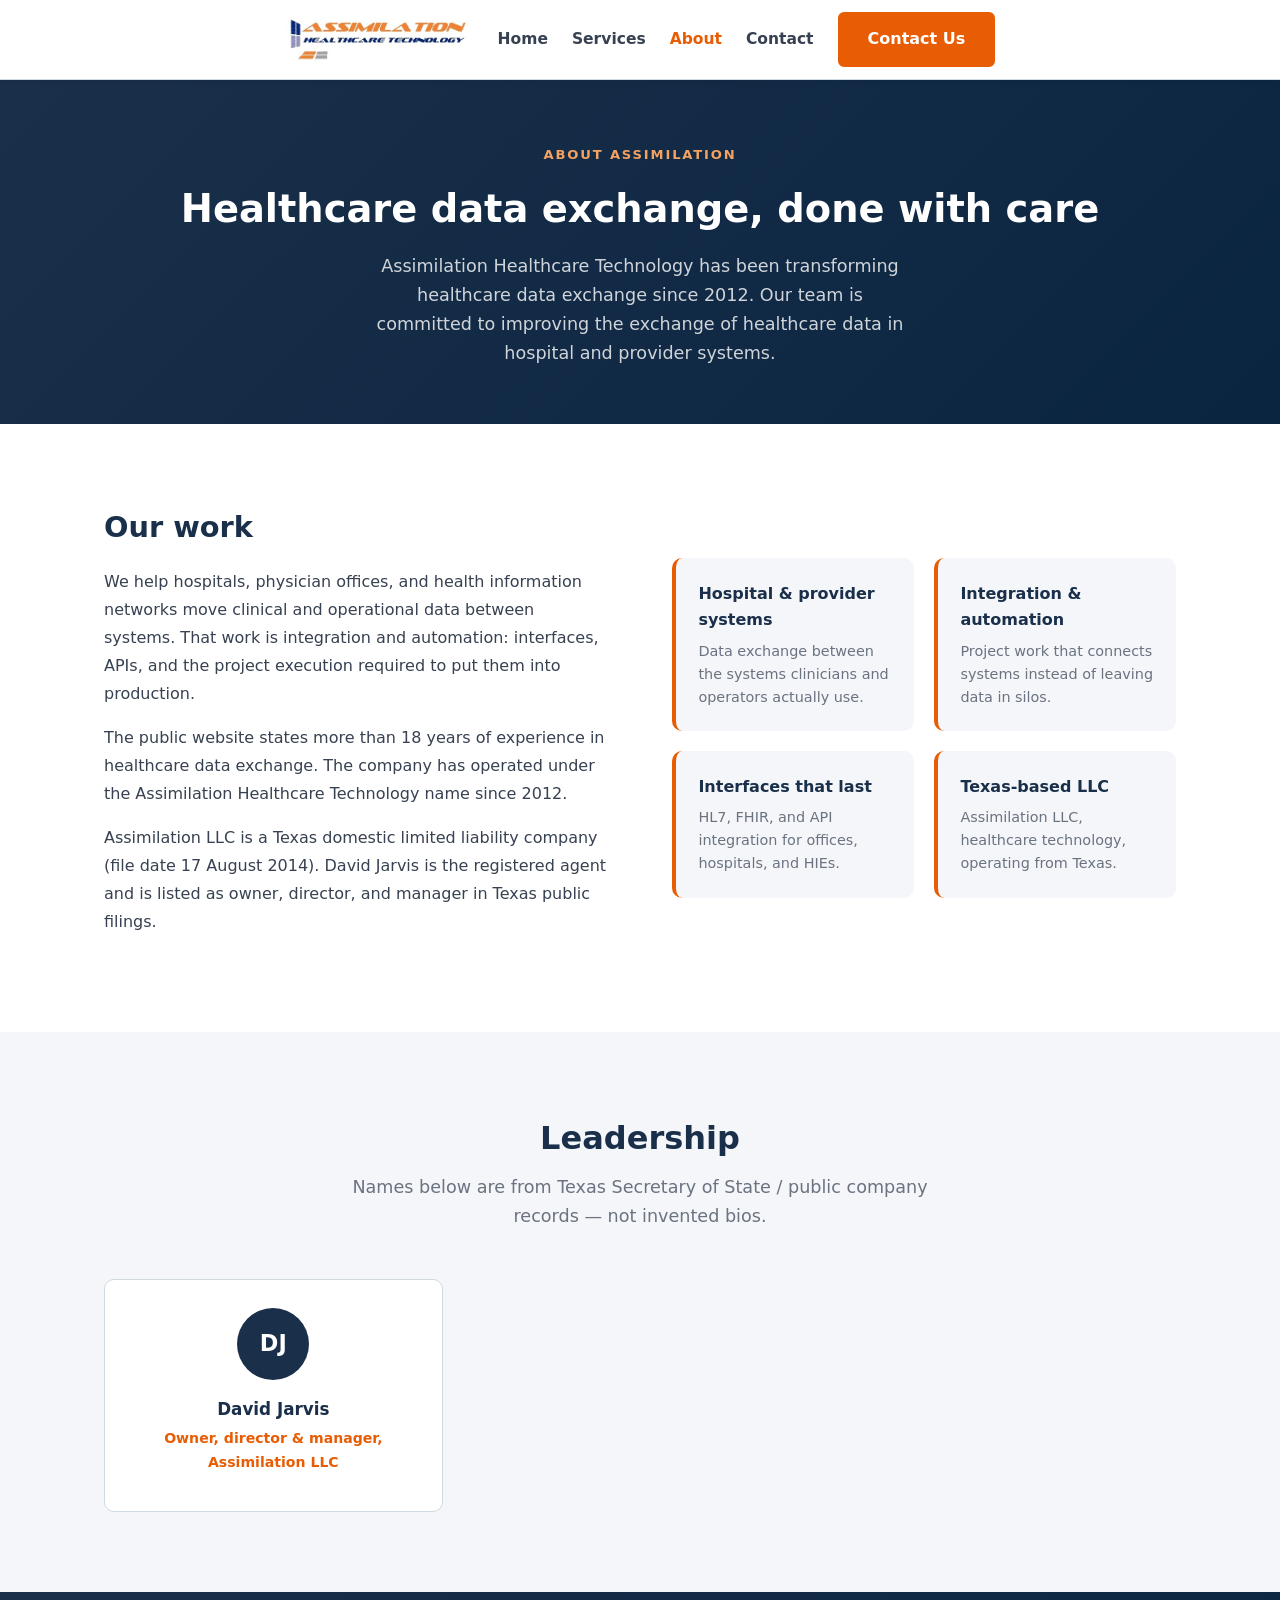
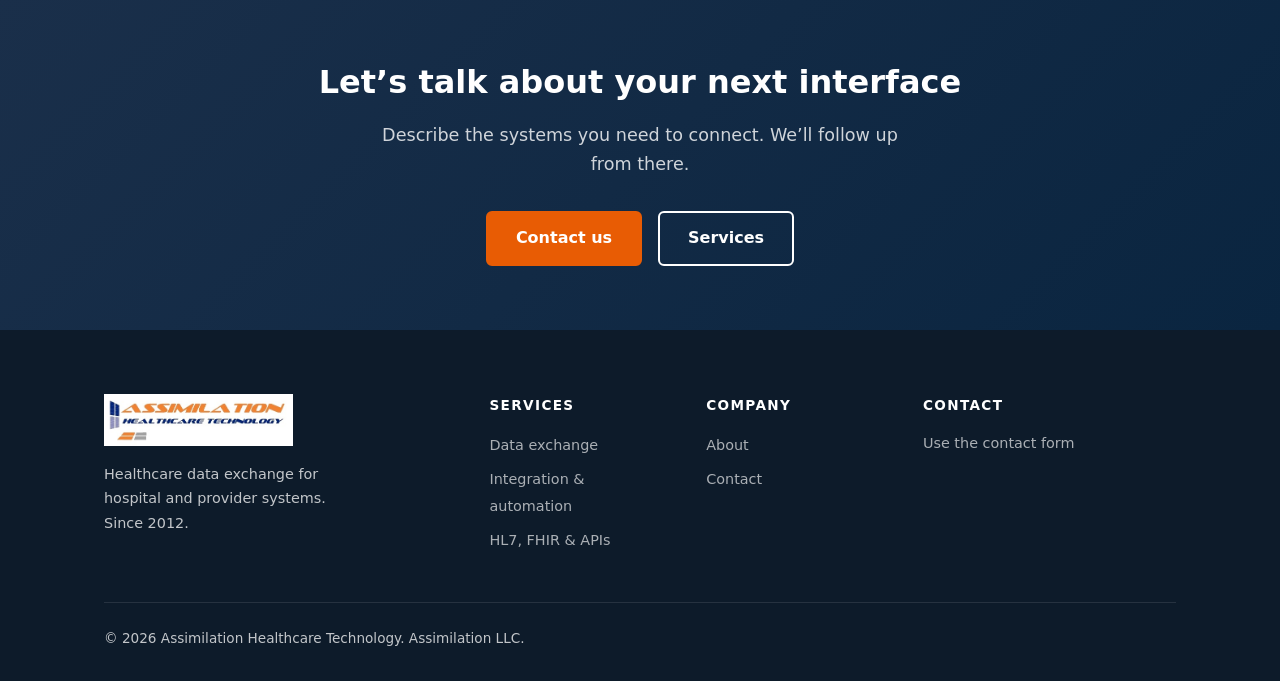
==== commit 6be7d741: "added icon" ====
--- a/about.html
+++ b/about.html
@@ -3,8 +3,8 @@
 <head>
   <meta charset="UTF-8" />
   <meta name="viewport" content="width=device-width, initial-scale=1.0" />
-  <title>About Assimilation Technology</title>
-  <meta name="description" content="Assimilation Technology has been transforming healthcare data exchange since 2012. Assimilation LLC is a Texas limited liability company." />
+  <title>About Assimilation Healthcare Technology</title>
+  <meta name="description" content="Assimilation Healthcare Technology has been transforming healthcare data exchange since 2012. Assimilation LLC is a Texas limited liability company." />
   <link rel="stylesheet" href="assets/css/styles.css" />
   <link rel="icon" href="assets/images/favicon.svg" type="image/svg+xml" />
 </head>
@@ -14,16 +14,17 @@
     <div class="container">
       <nav class="nav" aria-label="Main navigation">
         <a href="index.html" class="nav__logo">
-          <span class="nav__logo-icon" aria-hidden="true">AT</span>
-          Assimilation Technology
+          <img src="assets/images/logo.png" alt="Assimilation Healthcare Technology" class="nav__logo-img" width="480" height="90" />
         </a>
-        <ul class="nav__links">
-          <li><a href="index.html">Home</a></li>
-          <li><a href="services.html">Services</a></li>
-          <li><a href="about.html">About</a></li>
-          <li><a href="contact.html">Contact</a></li>
-        </ul>
-        <a href="contact.html" class="btn btn--primary nav__cta">Contact Us</a>
+        <div class="nav__menu">
+          <ul class="nav__links">
+            <li><a href="index.html">Home</a></li>
+            <li><a href="services.html">Services</a></li>
+            <li><a href="about.html">About</a></li>
+            <li><a href="contact.html">Contact</a></li>
+          </ul>
+          <a href="contact.html" class="btn btn--primary nav__cta">Contact Us</a>
+        </div>
         <button class="nav__toggle" aria-label="Toggle menu" aria-expanded="false">
           <span></span><span></span><span></span>
         </button>
@@ -36,7 +37,7 @@
       <p class="page-hero__eyebrow">About Assimilation</p>
       <h1 class="page-hero__title">Healthcare data exchange, done with care</h1>
       <p class="page-hero__desc">
-        Assimilation Technology has been transforming healthcare data exchange since 2012.
+        Assimilation Healthcare Technology has been transforming healthcare data exchange since 2012.
         Our team is committed to improving the exchange of healthcare data in hospital
         and provider systems.
       </p>
@@ -56,7 +57,7 @@
           </p>
           <p>
             The public website states more than 18 years of experience in healthcare
-            data exchange. The company has operated under the Assimilation Technology
+            data exchange. The company has operated under the Assimilation Healthcare Technology
             name since 2012.
           </p>
           <p>
@@ -119,8 +120,7 @@
       <div class="footer__grid">
         <div class="footer__brand">
           <a href="index.html" class="nav__logo">
-            <span class="nav__logo-icon" aria-hidden="true">AT</span>
-            Assimilation Technology
+            <img src="assets/images/logo.png" alt="Assimilation Healthcare Technology" class="nav__logo-img" width="480" height="90" />
           </a>
           <p>Healthcare data exchange for hospital and provider systems. Since 2012.</p>
         </div>
@@ -145,7 +145,7 @@
         </div>
       </div>
       <div class="footer__bottom">
-        <span>© <span id="year"></span> Assimilation Technology. Assimilation LLC.</span>
+        <span>© <span id="year"></span> Assimilation Healthcare Technology. Assimilation LLC.</span>
       </div>
     </div>
   </footer>
--- a/assets/css/styles.css
+++ b/assets/css/styles.css
@@ -1,5 +1,5 @@
 /* ===========================
-   Assimilation Technology - Styles
+   Assimilation Healthcare Technology - Styles
    =========================== */
 
 /* --- Reset & Base --- */
@@ -10,21 +10,21 @@
 }
 
 :root {
-  --color-primary:    #1a3a5c;
-  --color-accent:     #0072ce;
-  --color-accent-alt: #00b4d8;
+  --color-primary:    #1a2f4a;
+  --color-accent:     #e85c04;
+  --color-accent-alt: #f4a261;
   --color-dark:       #111827;
   --color-mid:        #374151;
   --color-muted:      #6b7280;
-  --color-light:      #f3f6fb;
+  --color-light:      #f4f6f9;
   --color-white:      #ffffff;
   --color-border:     #d1d9e0;
 
   --font-sans: 'Segoe UI', system-ui, -apple-system, sans-serif;
   --font-mono: 'Courier New', monospace;
 
-  --max-width: 1100px;
-  --header-height: 68px;
+  --max-width: 1120px;
+  --header-height: 80px;
   --radius: 6px;
   --shadow: 0 2px 12px rgba(0,0,0,.10);
   --transition: 0.22s ease;
@@ -96,8 +96,8 @@
 }
 
 .btn--primary:hover {
-  background: #005faa;
-  border-color: #005faa;
+  background: #c44d03;
+  border-color: #c44d03;
   text-decoration: none;
   color: var(--color-white);
 }
@@ -145,39 +145,45 @@
   display: flex;
   align-items: center;
   justify-content: space-between;
+  gap: 1.5rem;
   width: 100%;
+  min-width: 0;
 }
 
 .nav__logo {
   display: flex;
   align-items: center;
-  gap: .6rem;
-  font-size: 1.3rem;
-  font-weight: 800;
-  color: var(--color-primary);
-  letter-spacing: -.01em;
+  min-width: 0;
+  flex: 0 1 auto;
 }
 
 .nav__logo:hover { text-decoration: none; }
 
-.nav__logo-icon {
-  width: 38px;
-  height: 38px;
-  background: var(--color-accent);
-  border-radius: 8px;
-  display: flex;
-  align-items: center;
-  justify-content: center;
-  color: #fff;
-  font-size: 1rem;
-  font-weight: 900;
+.nav__logo-img {
+  height: 52px;
+  width: auto;
+  max-width: min(280px, 46vw);
+  object-fit: contain;
+  object-position: left center;
+}
+
+.footer .nav__logo-img {
+  height: 44px;
+  max-width: 240px;
+}
+
+.nav__menu {
+  display: flex;
+  align-items: center;
+  gap: 1.5rem;
   flex-shrink: 0;
+  margin-left: auto;
 }
 
 .nav__links {
   display: flex;
   align-items: center;
-  gap: 2rem;
+  gap: 1.5rem;
   list-style: none;
 }
 
@@ -192,10 +198,6 @@
 .nav__links a.active {
   color: var(--color-accent);
   text-decoration: none;
-}
-
-.nav__cta {
-  margin-left: 1rem;
 }
 
 /* Hamburger */
@@ -991,7 +993,7 @@
 .form__group textarea:focus {
   outline: none;
   border-color: var(--color-accent);
-  box-shadow: 0 0 0 3px rgba(0,114,206,.15);
+  box-shadow: 0 0 0 3px rgba(232,92,4,.18);
 }
 
 .form__group textarea {
@@ -1050,6 +1052,48 @@
 /* ===========================
    RESPONSIVE
    =========================== */
+@media (max-width: 1024px) {
+  :root { --header-height: 72px; }
+
+  .nav__logo-img {
+    height: 44px;
+    max-width: min(240px, 70vw);
+  }
+
+  .nav__menu,
+  .nav__cta { display: none; }
+
+  .nav__toggle { display: flex; }
+
+  .nav__mobile-open .nav__menu {
+    display: flex;
+    flex-direction: column;
+    align-items: stretch;
+    position: fixed;
+    top: var(--header-height);
+    left: 0;
+    right: 0;
+    background: var(--color-white);
+    border-bottom: 1px solid var(--color-border);
+    padding: 1.25rem 1.5rem 1.5rem;
+    gap: 1.1rem;
+    box-shadow: 0 4px 16px rgba(0,0,0,.1);
+    z-index: 99;
+  }
+
+  .nav__mobile-open .nav__links {
+    flex-direction: column;
+    align-items: flex-start;
+    gap: 1rem;
+  }
+
+  .nav__mobile-open .nav__cta {
+    display: inline-flex;
+    margin: 0;
+    width: fit-content;
+  }
+}
+
 @media (max-width: 900px) {
   .hero .container { grid-template-columns: 1fr; }
   .hero__graphic { display: none; }
@@ -1079,41 +1123,7 @@
 }
 
 @media (max-width: 640px) {
-  :root { --header-height: 60px; }
-
-  .nav__links,
-  .nav__cta { display: none; }
-
-  .nav__toggle { display: flex; }
-
-  /* Mobile nav open */
-  .nav__mobile-open .nav__links {
-    display: flex;
-    flex-direction: column;
-    position: fixed;
-    top: var(--header-height);
-    left: 0;
-    right: 0;
-    background: var(--color-white);
-    border-bottom: 1px solid var(--color-border);
-    padding: 1.5rem;
-    gap: 1.25rem;
-    box-shadow: 0 4px 16px rgba(0,0,0,.1);
-    z-index: 99;
-  }
-
-  .nav__mobile-open .nav__cta {
-    display: block;
-    padding: 0 1.5rem 1.5rem;
-    position: fixed;
-    top: calc(var(--header-height) + var(--mobile-nav-height, 240px));
-    left: 0;
-    right: 0;
-    background: var(--color-white);
-    border-bottom: 1px solid var(--color-border);
-    box-shadow: 0 4px 16px rgba(0,0,0,.1);
-    z-index: 99;
-  }
+  :root { --header-height: 64px; }
 
   .hero { padding: 3.5rem 0 3rem; }
   .hero__title { font-size: 1.9rem; }
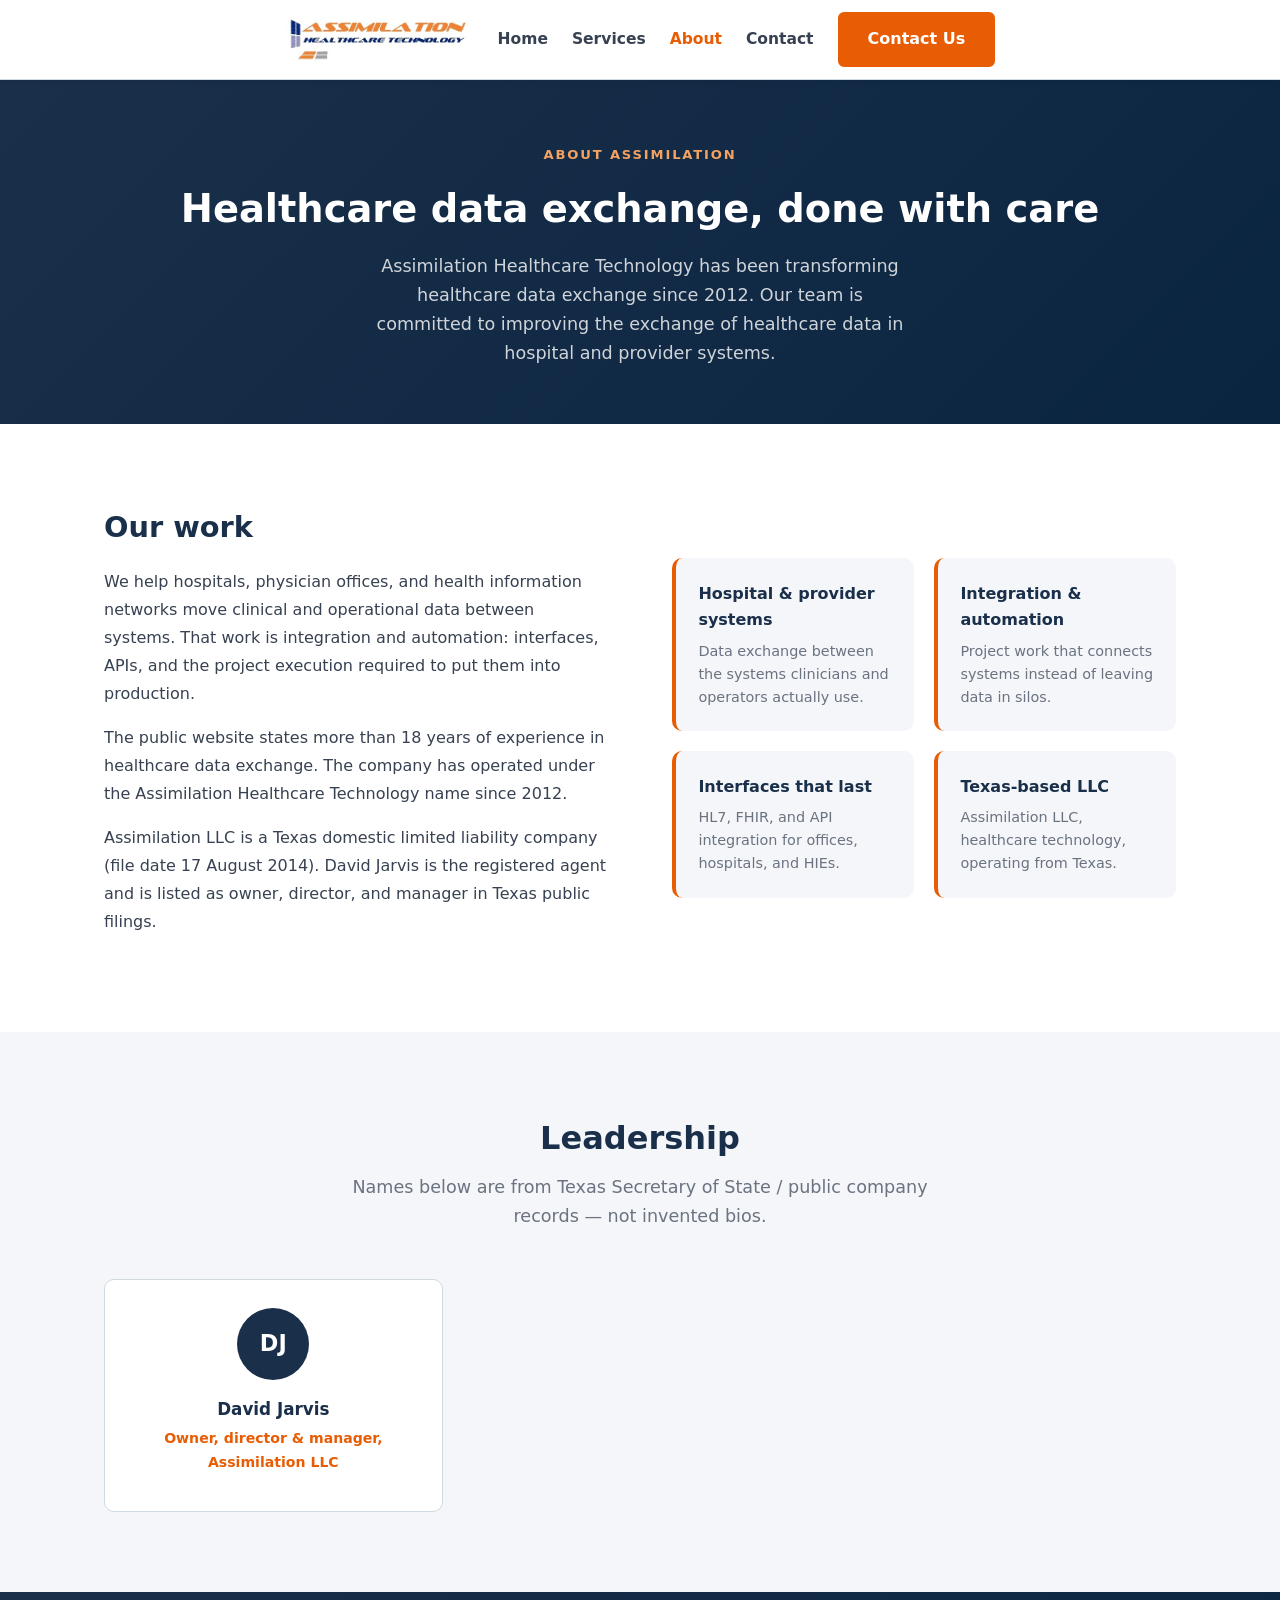
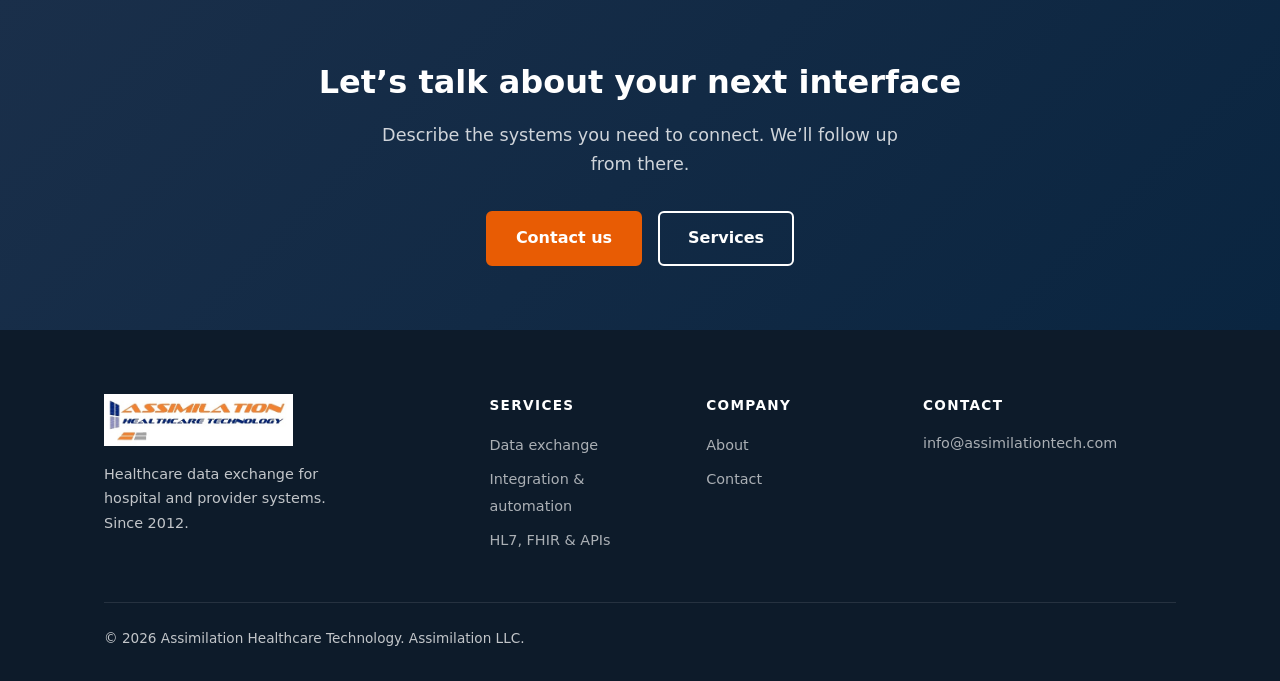
==== commit 41a8d849: "Replace the contact form with info@assimilationtech.com. Co-authored-by: Cursor <cursoragent@cursor." ====
--- a/about.html
+++ b/about.html
@@ -141,7 +141,7 @@
         </div>
         <div class="footer__col footer__contact">
           <h4>Contact</h4>
-          <p><a href="contact.html">Use the contact form</a></p>
+          <p><a href="mailto:info@assimilationtech.com">info@assimilationtech.com</a></p>
         </div>
       </div>
       <div class="footer__bottom">
--- a/assets/css/styles.css
+++ b/assets/css/styles.css
@@ -888,10 +888,7 @@
    CONTACT PAGE
    =========================== */
 .contact-layout {
-  display: grid;
-  grid-template-columns: 1fr 1.5fr;
-  gap: 4rem;
-  align-items: flex-start;
+  max-width: 640px;
 }
 
 .contact-info h2 {
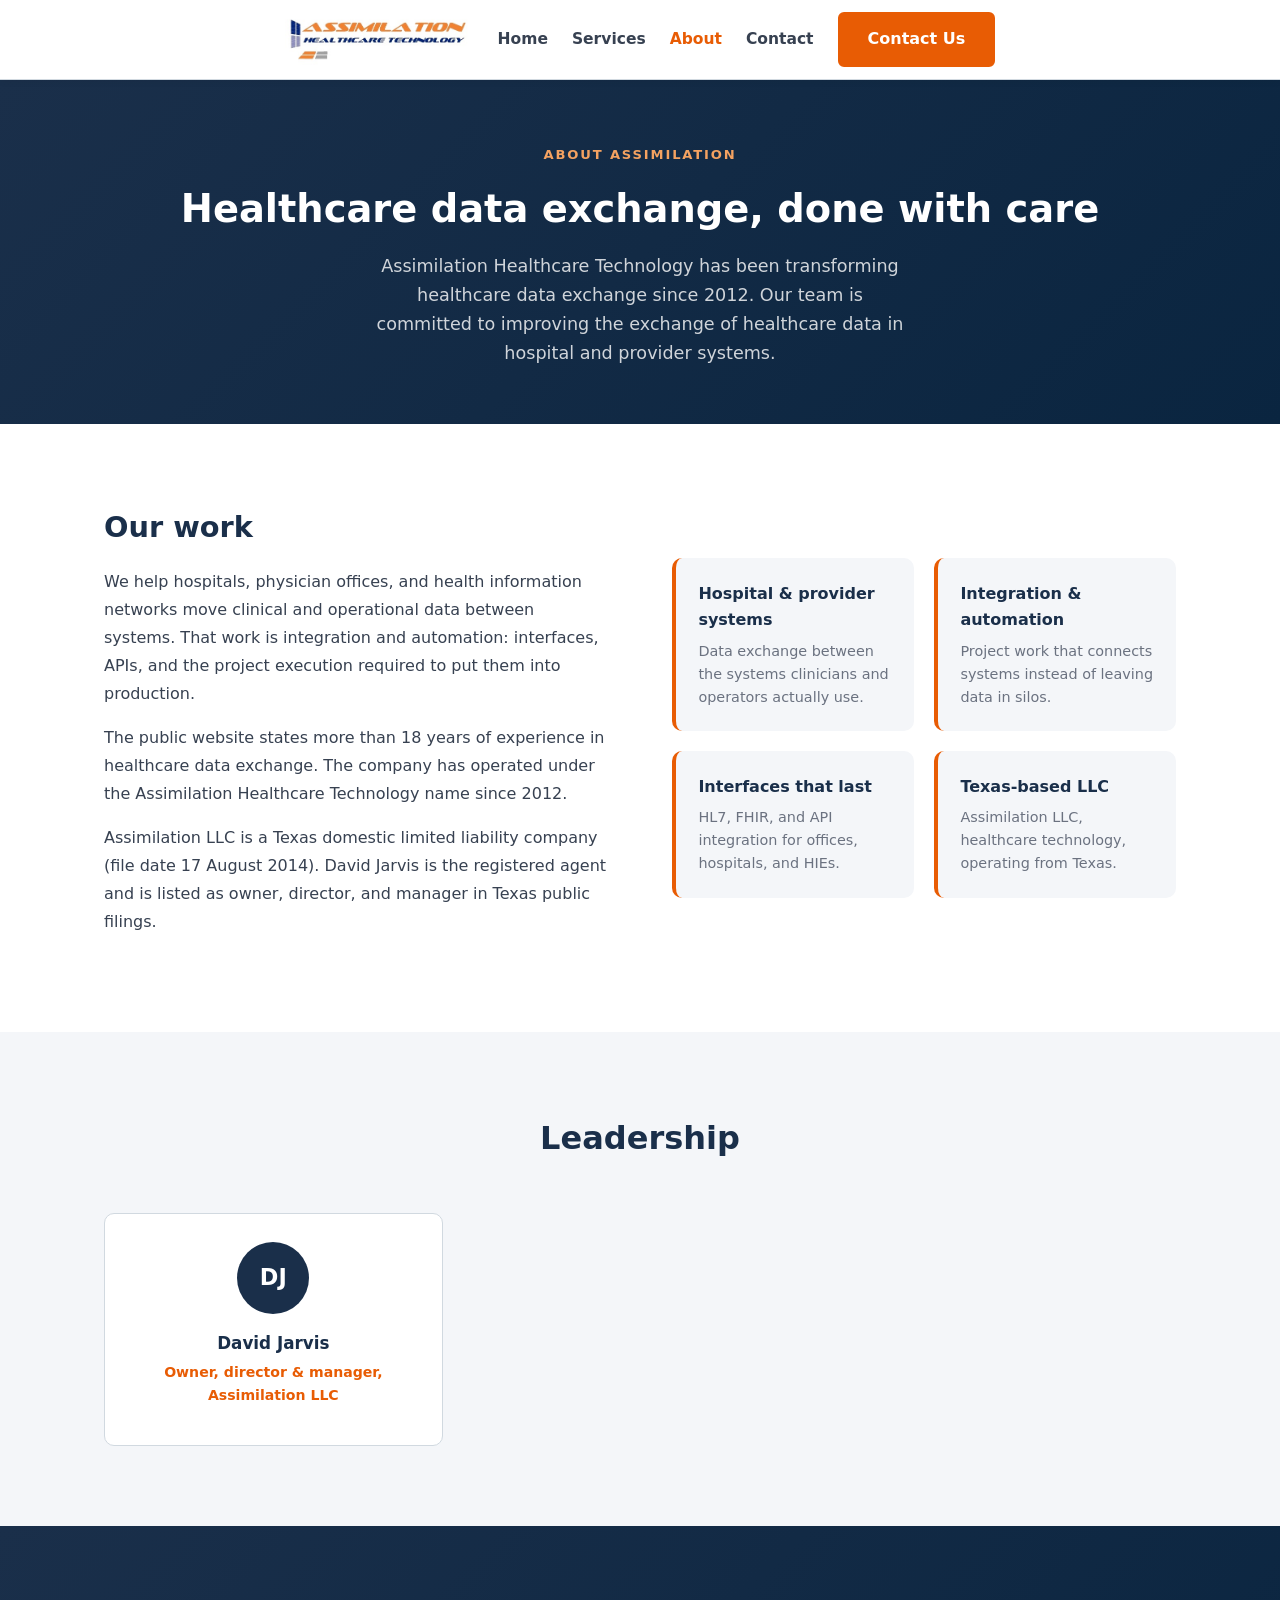
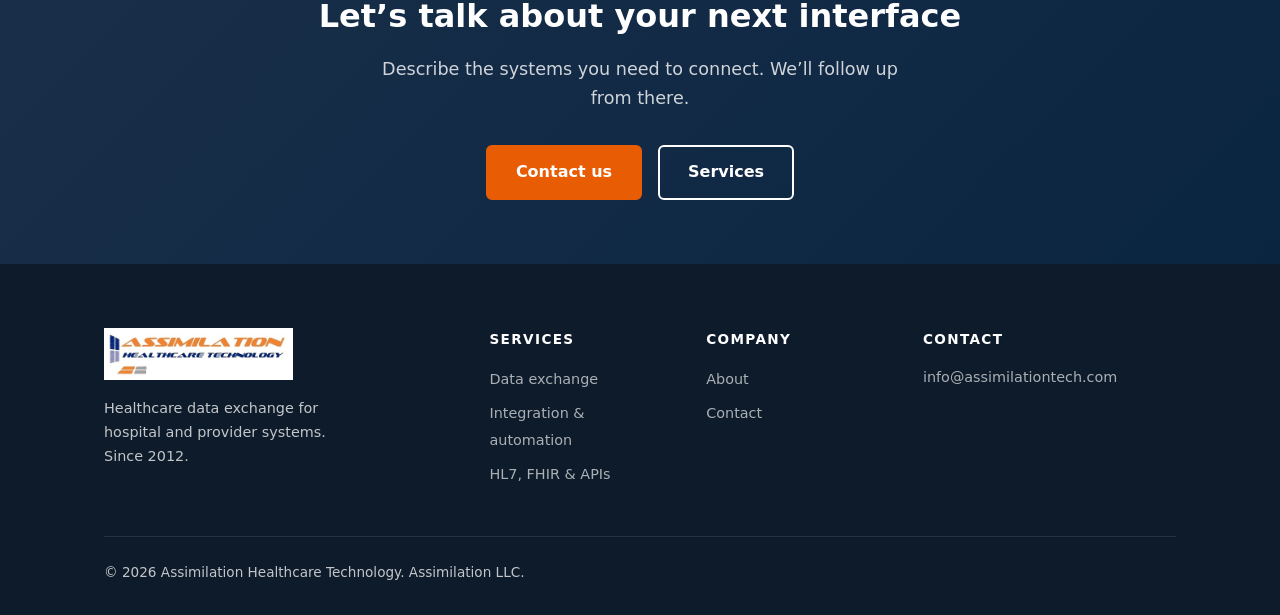
==== commit 057bf529: "content corrections" ====
--- a/about.html
+++ b/about.html
@@ -92,7 +92,6 @@
     <div class="container">
       <div class="section__header">
         <h2>Leadership</h2>
-        <p>Names below are from Texas Secretary of State / public company records — not invented bios.</p>
       </div>
       <div class="team-grid">
         <div class="team-card">
--- a/assets/css/styles.css
+++ b/assets/css/styles.css
@@ -417,10 +417,7 @@
    ABOUT SNIPPET (home)
    =========================== */
 .about-snippet {
-  display: grid;
-  grid-template-columns: 1fr 1fr;
-  gap: 4rem;
-  align-items: center;
+  max-width: 42rem;
 }
 
 .about-snippet__title {
@@ -455,41 +452,6 @@
   left: 0;
   color: var(--color-accent);
   font-weight: 700;
-}
-
-.about-snippet__visual {
-  background: linear-gradient(135deg, var(--color-primary), #0a2540);
-  border-radius: 12px;
-  padding: 2.5rem;
-  color: var(--color-white);
-  display: flex;
-  flex-direction: column;
-  gap: 1.2rem;
-}
-
-.about-visual-item {
-  display: flex;
-  align-items: flex-start;
-  gap: .9rem;
-  background: rgba(255,255,255,.07);
-  border-radius: 8px;
-  padding: 1rem;
-}
-
-.about-visual-item__icon {
-  font-size: 1.4rem;
-  flex-shrink: 0;
-}
-
-.about-visual-item__title {
-  font-weight: 700;
-  font-size: .97rem;
-}
-
-.about-visual-item__desc {
-  font-size: .85rem;
-  opacity: .75;
-  margin-top: .15rem;
 }
 
 /* ===========================
@@ -1101,9 +1063,6 @@
   .services-grid { grid-template-columns: repeat(2, 1fr); }
   .testimonials-grid { grid-template-columns: 1fr 1fr; }
 
-  .about-snippet { grid-template-columns: 1fr; gap: 2rem; }
-  .about-snippet__visual { order: -1; }
-
   .mission-grid { grid-template-columns: 1fr; }
   .team-grid { grid-template-columns: repeat(2, 1fr); }
 
